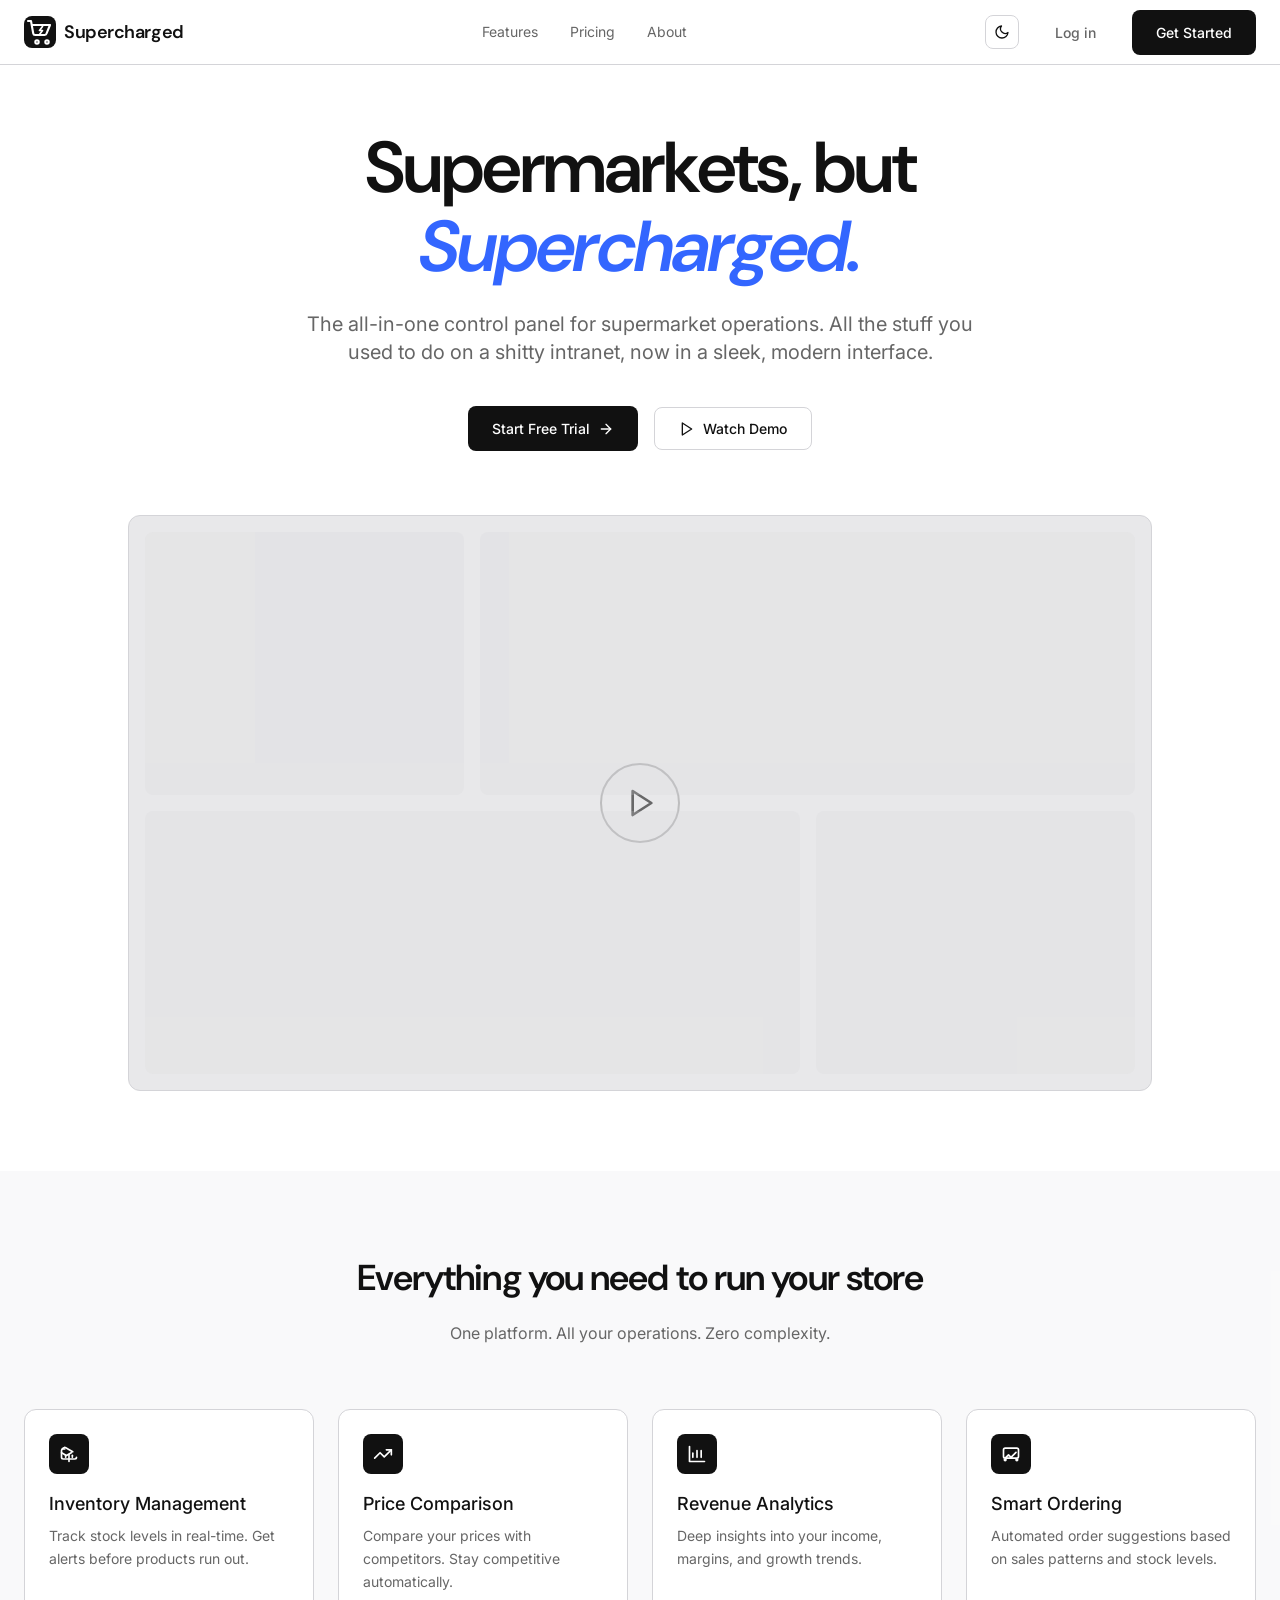
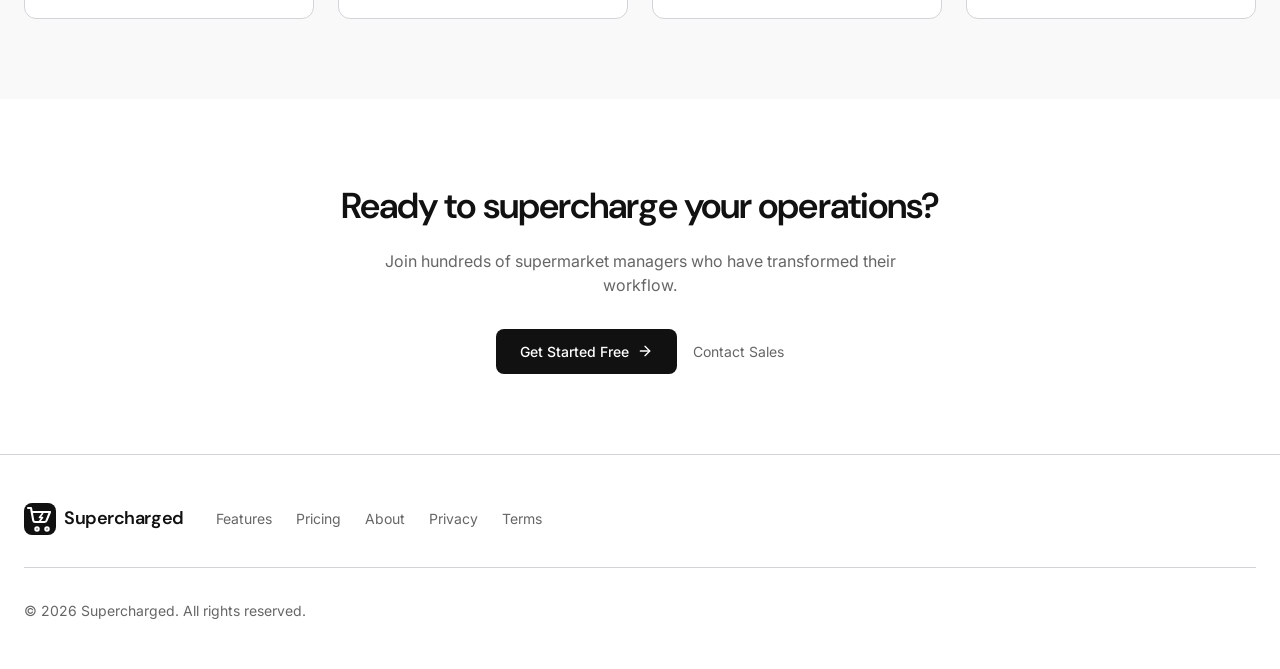
==== index.html @ 64a59a9a "Initial commit: Professional supermarket dashboard with integrated assets" ====
<!doctype html>
<html lang="en">
    <head>
        <meta charset="UTF-8" />
        <meta name="viewport" content="width=device-width, initial-scale=1.0" />
        <title>Supercharged | Supermarket Control Panel</title>
        <meta
            name="description"
            content="The all-in-one control system for supermarket operations. Order management, price comparison, inventory tracking, and analytics."
        />
        <link rel="preconnect" href="https://fonts.googleapis.com" />
        <link rel="preconnect" href="https://fonts.gstatic.com" crossorigin />
        <link
            href="https://fonts.googleapis.com/css2?family=Inter:wght@400;500;600;700&family=DM+Sans:wght@400;500;600;700&display=swap"
            rel="stylesheet"
        />
        <link rel="stylesheet" href="style.css" />
    </head>
    <body>
        <header class="site-header">
            <div class="inner">
                <a href="/" class="logo">
                    <span class="logo-icon">
                        <svg width="32" height="32" viewBox="0 0 32 32" fill="none" stroke="currentColor" stroke-width="2.1" stroke-linecap="round" stroke-linejoin="round">
                            <path d="M4 5h3l2.2 12.3a2 2 0 0 0 2 1.7h9.4a2 2 0 0 0 2-1.6L26 9H8.5" />
                            <circle cx="13" cy="26" r="1.7" />
                            <circle cx="23" cy="26" r="1.7" />
                            <path d="M18.5 10.5l-3 4h3l-3 4" stroke="currentColor" stroke-width="1.7" />
                        </svg>
                    </span>
                    <span class="logo-text">Supercharged</span>
                </a>

                <nav class="hidden md:flex items-center gap-8">
                    <a
                        href="#features"
                        class="text-sm text-muted-foreground hover-text-foreground"
                        >Features</a
                    >
                    <a
                        href="#pricing"
                        class="text-sm text-muted-foreground hover-text-foreground"
                        >Pricing</a
                    >
                    <a
                        href="#about"
                        class="text-sm text-muted-foreground hover-text-foreground"
                        >About</a
                    >
                </nav>

                <div class="flex items-center gap-3">
                    <button
                        id="theme-toggle"
                        class="theme-toggle"
                        aria-label="Toggle theme"
                    >
                        <svg
                            width="16"
                            height="16"
                            viewBox="0 0 24 24"
                            fill="none"
                            stroke="currentColor"
                            stroke-width="2"
                            stroke-linecap="round"
                            stroke-linejoin="round"
                        >
                            <path
                                d="M21 12.79A9 9 0 1 1 11.21 3 7 7 0 0 0 21 12.79z"
                            />
                        </svg>
                    </button>
                    <a href="login.html" class="btn btn-ghost">Log in</a>
                    <a href="login.html" class="btn btn-primary">Get Started</a>
                </div>
            </div>
        </header>

        <main>
            <!-- Hero Section -->
            <section class="hero-section">
                <div class="max-w-7xl">
                    <div class="hero-content">
                        <h1 class="hero-title">
                            Supermarkets, but <em>Supercharged.</em>
                        </h1>
                        <p class="hero-subtitle">
                            The all-in-one control panel for supermarket
                            operations. All the stuff you used to do on a shitty
                            intranet, now in a sleek, modern interface.
                        </p>
                        <div class="hero-actions">
                            <a href="login.html" class="btn btn-primary">
                                Start Free Trial
                                <svg
                                    width="16"
                                    height="16"
                                    viewBox="0 0 24 24"
                                    fill="none"
                                    stroke="currentColor"
                                    stroke-width="2"
                                    stroke-linecap="round"
                                    stroke-linejoin="round"
                                >
                                    <path d="M5 12h14" />
                                    <path d="m12 5 7 7-7 7" />
                                </svg>
                            </a>
                            <button class="btn btn-outline">
                                <svg
                                    width="16"
                                    height="16"
                                    viewBox="0 0 24 24"
                                    fill="none"
                                    stroke="currentColor"
                                    stroke-width="2"
                                    stroke-linecap="round"
                                    stroke-linejoin="round"
                                >
                                    <polygon points="5 3 19 12 5 21 5 3" />
                                </svg>
                                Watch Demo
                            </button>
                        </div>
                    </div>

                    <div class="hero-video">
                        <div class="video-placeholder">
                            <div class="video-play-btn">
                                <button class="circle">
                                    <svg
                                        viewBox="0 0 24 24"
                                        fill="none"
                                        stroke="currentColor"
                                        stroke-width="2"
                                        stroke-linecap="round"
                                        stroke-linejoin="round"
                                    >
                                        <polygon points="5 3 19 12 5 21 5 3" />
                                    </svg>
                                </button>
                            </div>
                            <div class="dashboard-preview">
                                <div class="grid">
                                    <div class="block"></div>
                                    <div class="block col-span-2"></div>
                                    <div class="block col-span-2"></div>
                                    <div class="block"></div>
                                </div>
                            </div>
                        </div>
                    </div>
                </div>
            </section>

            <!-- Features Section -->
            <section id="features" class="features-section">
                <div class="max-w-7xl">
                    <div class="features-header">
                        <h2 class="features-title">
                            Everything you need to run your store
                        </h2>
                        <p class="features-subtitle">
                            One platform. All your operations. Zero complexity.
                        </p>
                    </div>

                    <div class="features-grid md:grid-cols-2 lg:grid-cols-4">
                        <div class="feature-card">
                            <div class="feature-icon">
                                <svg
                                    viewBox="0 0 24 24"
                                    fill="none"
                                    stroke="currentColor"
                                    stroke-width="2"
                                    stroke-linecap="round"
                                    stroke-linejoin="round"
                                >
                                    <path
                                        d="M16.5 9.4 7.55 4.24a1 1 0 0 0-1.1 0L4 5.68"
                                    />
                                    <path
                                        d="M21 16a2 2 0 0 1-2 2H5a2 2 0 0 1-2-2V8a2 2 0 0 1 2-2h2"
                                    />
                                    <path
                                        d="m3.06 10.46 5.3 3.08a1 1 0 0 0 1.1 0l5.3-3.08"
                                    />
                                    <path d="M12 12.76V21" />
                                    <path d="M8 16v-2.46" />
                                    <path d="M16 13.54V16" />
                                </svg>
                            </div>
                            <h3 class="feature-title">Inventory Management</h3>
                            <p class="feature-desc">
                                Track stock levels in real-time. Get alerts
                                before products run out.
                            </p>
                        </div>

                        <div class="feature-card">
                            <div class="feature-icon">
                                <svg
                                    viewBox="0 0 24 24"
                                    fill="none"
                                    stroke="currentColor"
                                    stroke-width="2"
                                    stroke-linecap="round"
                                    stroke-linejoin="round"
                                >
                                    <polyline
                                        points="22 7 13.5 15.5 8.5 10.5 2 17"
                                    />
                                    <polyline points="16 7 22 7 22 13" />
                                </svg>
                            </div>
                            <h3 class="feature-title">Price Comparison</h3>
                            <p class="feature-desc">
                                Compare your prices with competitors. Stay
                                competitive automatically.
                            </p>
                        </div>

                        <div class="feature-card">
                            <div class="feature-icon">
                                <svg
                                    viewBox="0 0 24 24"
                                    fill="none"
                                    stroke="currentColor"
                                    stroke-width="2"
                                    stroke-linecap="round"
                                    stroke-linejoin="round"
                                >
                                    <path d="M3 3v18h18" />
                                    <path d="M7 16v-5" />
                                    <path d="M12 16v-8" />
                                    <path d="M17 16V8" />
                                </svg>
                            </div>
                            <h3 class="feature-title">Revenue Analytics</h3>
                            <p class="feature-desc">
                                Deep insights into your income, margins, and
                                growth trends.
                            </p>
                        </div>

                        <div class="feature-card">
                            <div class="feature-icon">
                                <svg
                                    viewBox="0 0 24 24"
                                    fill="none"
                                    stroke="currentColor"
                                    stroke-width="2"
                                    stroke-linecap="round"
                                    stroke-linejoin="round"
                                >
                                    <path
                                        d="M5 17h14M5 17a2 2 0 0 1-2-2V7a2 2 0 0 1 2-2h14a2 2 0 0 1 2 2v8a2 2 0 0 1-2 2M5 17l4-4 3 3 6-6"
                                    />
                                    <circle cx="5" cy="19" r="1" />
                                    <circle cx="19" cy="19" r="1" />
                                </svg>
                            </div>
                            <h3 class="feature-title">Smart Ordering</h3>
                            <p class="feature-desc">
                                Automated order suggestions based on sales
                                patterns and stock levels.
                            </p>
                        </div>
                    </div>
                </div>
            </section>

            <!-- CTA Section -->
            <section class="cta-section">
                <div class="cta-content">
                    <h2 class="cta-title">
                        Ready to supercharge your operations?
                    </h2>
                    <p class="cta-subtitle">
                        Join hundreds of supermarket managers who have
                        transformed their workflow.
                    </p>
                    <div class="cta-actions">
                        <a href="login.html" class="btn btn-primary">
                            Get Started Free
                            <svg
                                width="16"
                                height="16"
                                viewBox="0 0 24 24"
                                fill="none"
                                stroke="currentColor"
                                stroke-width="2"
                                stroke-linecap="round"
                                stroke-linejoin="round"
                            >
                                <path d="M5 12h14" />
                                <path d="m12 5 7 7-7 7" />
                            </svg>
                        </a>
                        <a href="#" class="cta-link">Contact Sales</a>
                    </div>
                </div>
            </section>
        </main>

        <footer class="site-footer">
            <div class="footer-inner">
                <div class="footer-top">
                    <a href="/" class="logo">
                        <span class="logo-icon">
                            <svg
                                width="32"
                                height="32"
                                viewBox="0 0 32 32"
                                fill="none"
                                stroke="currentColor"
                                stroke-width="2.1"
                                stroke-linecap="round"
                                stroke-linejoin="round"
                            >
                                <path d="M4 5h3l2.2 12.3a2 2 0 0 0 2 1.7h9.4a2 2 0 0 0 2-1.6L26 9H8.5" />
                                <circle cx="13" cy="26" r="1.7" />
                                <circle cx="23" cy="26" r="1.7" />
                                <path d="M18.5 10.5l-3 4h3l-3 4" stroke="currentColor" stroke-width="1.7" />
                            </svg>
                        </span>
                        <span class="logo-text">Supercharged</span>
                    </a>

                    <nav class="footer-nav">
                        <a href="#features">Features</a>
                        <a href="#pricing">Pricing</a>
                        <a href="#about">About</a>
                        <a href="#">Privacy</a>
                        <a href="#">Terms</a>
                    </nav>
                </div>

                <div class="footer-bottom">
                    <p>&copy; 2026 Supercharged. All rights reserved.</p>
                </div>
            </div>
        </footer>

        <script src="script.js"></script>
    </body>
</html>
---- style.css ----
/* ========== DESIGN TOKENS ========== */
:root {
  --background: #ffffff;
  --foreground: #111111;
  --card: #fafafa;
  --card-foreground: #111111;
  --primary: #3366ff;
  --primary-foreground: #ffffff;
  --secondary: #f4f4f5;
  --secondary-foreground: #111111;
  --muted: #e8e8ea;
  --muted-foreground: #666666;
  --accent: #3366ff;
  --accent-foreground: #ffffff;
  --destructive: #dc2626;
  --destructive-foreground: #ffffff;
  --border: #d4d4d8;
  --input: #e4e4e7;
  --ring: #3366ff;
  --radius: 0.5rem;
  --sidebar: #fafafa;
  --sidebar-foreground: #111111;
  --sidebar-border: #d4d4d8;
  --font-sans: 'Inter', system-ui, -apple-system, sans-serif;
  --font-heading: 'DM Sans', 'Inter', system-ui, -apple-system, sans-serif;
}

.dark {
  --background: #111111;
  --foreground: #fafafa;
  --card: #1a1a1a;
  --card-foreground: #fafafa;
  --primary: #5588ff;
  --primary-foreground: #ffffff;
  --secondary: #1e1e1e;
  --secondary-foreground: #fafafa;
  --muted: #2e2e2e;
  --muted-foreground: #888888;
  --accent: #5588ff;
  --accent-foreground: #ffffff;
  --destructive: #ef4444;
  --destructive-foreground: #ffffff;
  --border: #333333;
  --input: #2e2e2e;
  --ring: #5588ff;
  --sidebar: #1a1a1a;
  --sidebar-foreground: #fafafa;
  --sidebar-border: #333333;
}

/* ========== RESET & BASE ========== */
*, *::before, *::after {
  box-sizing: border-box;
  margin: 0;
  padding: 0;
}

html {
  scroll-behavior: smooth;
  -webkit-font-smoothing: antialiased;
  -moz-osx-font-smoothing: grayscale;
}

body {
  font-family: var(--font-sans);
  background-color: var(--background);
  color: var(--foreground);
  line-height: 1.5;
  min-height: 100vh;
}

img {
  max-width: 100%;
  display: block;
}

a {
  color: inherit;
  text-decoration: none;
}

button {
  cursor: pointer;
  font-family: inherit;
  border: none;
  background: none;
}

input {
  font-family: inherit;
}

/* ========== UTILITY CLASSES ========== */
.max-w-7xl { max-width: 80rem; margin-left: auto; margin-right: auto; }
.max-w-5xl { max-width: 64rem; margin-left: auto; margin-right: auto; }
.max-w-4xl { max-width: 56rem; margin-left: auto; margin-right: auto; }
.max-w-2xl { max-width: 42rem; }
.max-w-xl { max-width: 36rem; }
.max-w-md { max-width: 28rem; }
.max-w-lg { max-width: 32rem; }
.mx-auto { margin-left: auto; margin-right: auto; }
.text-center { text-align: center; }
.text-left { text-align: left; }

.flex { display: flex; }
.flex-col { flex-direction: column; }
.flex-wrap { flex-wrap: wrap; }
.items-center { align-items: center; }
.items-start { align-items: flex-start; }
.justify-center { justify-content: center; }
.justify-between { justify-content: space-between; }
.gap-2 { gap: 0.5rem; }
.gap-3 { gap: 0.75rem; }
.gap-4 { gap: 1rem; }
.gap-5 { gap: 1.25rem; }
.gap-6 { gap: 1.5rem; }
.gap-8 { gap: 2rem; }
.space-y-4 > * + * { margin-top: 1rem; }
.space-y-5 > * + * { margin-top: 1.25rem; }

.grid { display: grid; }
.grid-cols-2 { grid-template-columns: repeat(2, 1fr); }
.grid-cols-3 { grid-template-columns: repeat(3, 1fr); }

.hidden { display: none; }

.relative { position: relative; }
.absolute { position: absolute; }
.fixed { position: fixed; }
.inset-0 { top: 0; right: 0; bottom: 0; left: 0; }
.top-0 { top: 0; }
.left-0 { left: 0; }
.right-0 { right: 0; }
.z-10 { z-index: 10; }
.z-50 { z-index: 50; }

.w-full { width: 100%; }
.h-full { height: 100%; }
.min-h-screen { min-height: 100vh; }

.px-2 { padding-left: 0.5rem; padding-right: 0.5rem; }
.px-4 { padding-left: 1rem; padding-right: 1rem; }
.px-6 { padding-left: 1.5rem; padding-right: 1.5rem; }
.px-8 { padding-left: 2rem; padding-right: 2rem; }
.py-2 { padding-top: 0.5rem; padding-bottom: 0.5rem; }
.py-3 { padding-top: 0.75rem; padding-bottom: 0.75rem; }
.py-12 { padding-top: 3rem; padding-bottom: 3rem; }
.py-20 { padding-top: 5rem; padding-bottom: 5rem; }
.p-6 { padding: 1.5rem; }
.p-16 { padding: 4rem; }

.pt-8 { padding-top: 2rem; }
.pt-32 { padding-top: 8rem; }
.pb-20 { padding-bottom: 5rem; }
.pr-12 { padding-right: 3rem; }

.mt-1 { margin-top: 0.25rem; }
.mt-2 { margin-top: 0.5rem; }
.mt-4 { margin-top: 1rem; }
.mt-6 { margin-top: 1.5rem; }
.mt-8 { margin-top: 2rem; }
.mt-10 { margin-top: 2.5rem; }
.mt-12 { margin-top: 3rem; }
.mt-16 { margin-top: 4rem; }
.mb-2 { margin-bottom: 0.5rem; }
.mb-4 { margin-bottom: 1rem; }
.mb-8 { margin-bottom: 2rem; }
.mb-10 { margin-bottom: 2.5rem; }
.mb-12 { margin-bottom: 3rem; }
.mb-16 { margin-bottom: 4rem; }

.overflow-hidden { overflow: hidden; }

/* ========== TYPOGRAPHY ========== */
.font-heading { font-family: var(--font-heading); }
.font-sans { font-family: var(--font-sans); }
.font-medium { font-weight: 500; }
.font-semibold { font-weight: 600; }
.text-xs { font-size: 0.75rem; line-height: 1rem; }
.text-sm { font-size: 0.875rem; line-height: 1.25rem; }
.text-lg { font-size: 1.125rem; line-height: 1.75rem; }
.text-3xl { font-size: 1.875rem; line-height: 2.25rem; }
.text-4xl { font-size: 2.25rem; line-height: 2.5rem; }
.text-5xl { font-size: 3rem; line-height: 1.1; }
.leading-tight { line-height: 1.25; }
.leading-relaxed { line-height: 1.625; }
.tracking-tight { letter-spacing: -0.025em; }
.italic { font-style: italic; }
.uppercase { text-transform: uppercase; }

.text-background { color: var(--background); }
.text-foreground { color: var(--foreground); }
.text-primary { color: var(--primary); }
.text-muted-foreground { color: var(--muted-foreground); }
.text-white { color: #ffffff; }

.bg-background { background-color: var(--background); }
.bg-foreground { background-color: var(--foreground); }
.bg-primary { background-color: var(--primary); }
.bg-secondary { background-color: var(--secondary); }
.bg-muted { background-color: var(--muted); }
.bg-border { background-color: var(--border); }

.border { border: 1px solid var(--border); }
.border-b { border-bottom: 1px solid var(--border); }
.border-t { border-top: 1px solid var(--border); }
.border-border { border-color: var(--border); }
.border-foreground\/20 { border-color: color-mix(in srgb, var(--foreground) 20%, transparent); }
.border-background\/20 { border-color: color-mix(in srgb, var(--background) 20%, transparent); }
.border-background\/30 { border-color: color-mix(in srgb, var(--background) 30%, transparent); }

.rounded-md { border-radius: var(--radius); }
.rounded-lg { border-radius: calc(var(--radius) + 0.25rem); }
.rounded-full { border-radius: 9999px; }

/* ========== HEADER ========== */
.site-header {
  position: fixed;
  top: 0;
  left: 0;
  right: 0;
  z-index: 50;
  background-color: color-mix(in srgb, var(--background) 80%, transparent);
  backdrop-filter: blur(8px);
  -webkit-backdrop-filter: blur(8px);
  border-bottom: 1px solid var(--border);
}

.site-header .inner {
  max-width: 80rem;
  margin: 0 auto;
  padding: 0 1.5rem;
  height: 4rem;
  display: flex;
  align-items: center;
  justify-content: space-between;
}

.logo {
  display: flex;
  align-items: center;
  gap: 0.5rem;
}

.logo-icon {
  display: flex;
  align-items: center;
  justify-content: center;
  width: 2rem;
  height: 2rem;
  border-radius: var(--radius);
  background-color: var(--foreground);
  color: var(--background);
}

.logo-icon.white {
  background-color: rgba(255,255,255,0.1);
  color: #ffffff;
}

.logo-text {
  font-family: var(--font-heading);
  font-size: 1.125rem;
  font-weight: 600;
  letter-spacing: -0.025em;
  color: var(--foreground);
}

.logo-text.white {
  color: #ffffff;
}

/* ========== BUTTONS ========== */
.btn {
  display: inline-flex;
  align-items: center;
  gap: 0.5rem;
  padding: 0.75rem 1.5rem;
  border-radius: var(--radius);
  font-weight: 500;
  font-size: 0.875rem;
  transition: all 0.2s;
  border: none;
  cursor: pointer;
  font-family: inherit;
}

.btn-primary {
  background-color: var(--foreground);
  color: var(--background);
}

.btn-primary:hover {
  opacity: 0.9;
}

.btn-outline {
  background: transparent;
  color: var(--foreground);
  border: 1px solid var(--border);
}

.btn-outline:hover {
  background-color: var(--secondary);
}

.btn-ghost {
  background: transparent;
  color: var(--muted-foreground);
}

.btn-ghost:hover {
  color: var(--foreground);
}

.btn-primary-blue {
  background-color: var(--primary);
  color: var(--primary-foreground);
}

.btn-primary-blue:hover {
  opacity: 0.9;
}

.btn-light {
  background-color: var(--background);
  color: var(--foreground);
}

.btn-light:hover {
  opacity: 0.9;
}

.btn-block {
  width: 100%;
  justify-content: center;
}

.btn:disabled {
  opacity: 0.5;
  cursor: not-allowed;
}

/* ========== HERO SECTION ========== */
.hero-section {
  padding-top: 8rem;
  padding-bottom: 5rem;
  padding-left: 1.5rem;
  padding-right: 1.5rem;
}

.hero-content {
  text-align: center;
  max-width: 56rem;
  margin: 0 auto;
}

.hero-title {
  font-family: var(--font-heading);
  font-size: 3rem;
  font-weight: 600;
  letter-spacing: -0.025em;
  line-height: 1.1;
  color: var(--foreground);
}

.hero-title em {
  font-style: italic;
  color: var(--primary);
}

.hero-subtitle {
  margin-top: 1.5rem;
  font-size: 1.125rem;
  line-height: 1.75rem;
  color: var(--muted-foreground);
  max-width: 42rem;
  margin-left: auto;
  margin-right: auto;
}

.hero-actions {
  margin-top: 2.5rem;
  display: flex;
  flex-direction: column;
  align-items: center;
  justify-content: center;
  gap: 1rem;
}

.hero-video {
  margin-top: 4rem;
  max-width: 64rem;
  margin-left: auto;
  margin-right: auto;
}

.video-placeholder {
  position: relative;
  aspect-ratio: 16 / 9;
  background-color: var(--muted);
  border-radius: calc(var(--radius) + 0.25rem);
  border: 1px solid var(--border);
  overflow: hidden;
}

.video-play-btn {
  position: absolute;
  inset: 0;
  display: flex;
  align-items: center;
  justify-content: center;
}

.video-play-btn .circle {
  display: flex;
  align-items: center;
  justify-content: center;
  width: 5rem;
  height: 5rem;
  border-radius: 9999px;
  border: 2px solid color-mix(in srgb, var(--foreground) 20%, transparent);
  transition: border-color 0.2s;
}

.video-play-btn .circle:hover {
  border-color: color-mix(in srgb, var(--foreground) 40%, transparent);
}

.video-play-btn .circle svg {
  width: 2rem;
  height: 2rem;
  color: color-mix(in srgb, var(--foreground) 60%, transparent);
  margin-left: 0.25rem;
}

.video-play-btn .circle:hover svg {
  color: var(--foreground);
}

.dashboard-preview {
  position: absolute;
  inset: 1rem;
  opacity: 0.4;
}

.dashboard-preview .grid {
  display: grid;
  grid-template-columns: repeat(3, 1fr);
  gap: 1rem;
  height: 100%;
}

.dashboard-preview .grid .block {
  background-color: color-mix(in srgb, var(--border) 50%, transparent);
  border-radius: var(--radius);
}

.dashboard-preview .grid .col-span-2 {
  grid-column: span 2;
}

/* ========== FEATURES SECTION ========== */
.features-section {
  padding: 5rem 1.5rem;
  background-color: color-mix(in srgb, var(--secondary) 50%, transparent);
}

.features-header {
  text-align: center;
  margin-bottom: 4rem;
}

.features-title {
  font-family: var(--font-heading);
  font-size: 1.875rem;
  font-weight: 600;
  letter-spacing: -0.025em;
  color: var(--foreground);
}

.features-subtitle {
  margin-top: 1rem;
  color: var(--muted-foreground);
  max-width: 36rem;
  margin-left: auto;
  margin-right: auto;
}

.features-grid {
  display: grid;
  gap: 1.5rem;
}

.feature-card {
  background-color: var(--background);
  padding: 1.5rem;
  border-radius: calc(var(--radius) + 0.25rem);
  border: 1px solid var(--border);
  transition: border-color 0.2s;
}

.feature-card:hover {
  border-color: color-mix(in srgb, var(--foreground) 20%, transparent);
}

.feature-icon {
  width: 2.5rem;
  height: 2.5rem;
  border-radius: var(--radius);
  background-color: var(--foreground);
  display: flex;
  align-items: center;
  justify-content: center;
  margin-bottom: 1rem;
}

.feature-icon svg {
  width: 1.25rem;
  height: 1.25rem;
  color: var(--background);
}

.feature-title {
  font-size: 1.125rem;
  font-weight: 500;
  color: var(--foreground);
  margin-bottom: 0.5rem;
}

.feature-desc {
  font-size: 0.875rem;
  color: var(--muted-foreground);
  line-height: 1.625;
}

/* ========== CTA SECTION ========== */
.cta-section {
  padding: 5rem 1.5rem;
}

.cta-content {
  max-width: 56rem;
  margin: 0 auto;
  text-align: center;
}

.cta-title {
  font-family: var(--font-heading);
  font-size: 1.875rem;
  font-weight: 600;
  letter-spacing: -0.025em;
  color: var(--foreground);
}

.cta-subtitle {
  margin-top: 1rem;
  color: var(--muted-foreground);
  max-width: 36rem;
  margin-left: auto;
  margin-right: auto;
}

.cta-actions {
  margin-top: 2rem;
  display: flex;
  flex-direction: column;
  align-items: center;
  justify-content: center;
  gap: 1rem;
}

.cta-link {
  color: var(--muted-foreground);
  font-size: 0.875rem;
  transition: color 0.2s;
}

.cta-link:hover {
  color: var(--foreground);
}

/* ========== FOOTER ========== */
.site-footer {
  border-top: 1px solid var(--border);
  padding: 3rem 1.5rem;
}

.footer-inner {
  max-width: 80rem;
  margin: 0 auto;
}

.footer-top {
  display: flex;
  flex-direction: column;
  align-items: flex-start;
  gap: 2rem;
}

.footer-nav {
  display: flex;
  flex-wrap: wrap;
  align-items: center;
  gap: 1.5rem;
  font-size: 0.875rem;
  color: var(--muted-foreground);
}

.footer-nav a:hover {
  color: var(--foreground);
}

.footer-bottom {
  margin-top: 2rem;
  padding-top: 2rem;
  border-top: 1px solid var(--border);
}

.footer-bottom p {
  font-size: 0.875rem;
  color: var(--muted-foreground);
}

/* ========== LOGIN PAGES (Shared) ========== */
.login-split {
  display: flex;
  min-height: 100vh;
}

.login-panel {
  flex: 1;
  display: flex;
  flex-direction: column;
  justify-content: center;
  padding: 2rem;
}

.login-panel-left {
  background-color: var(--background);
}

.login-panel-dark {
  background-color: var(--foreground);
}

.login-panel-blue {
  background-color: var(--primary);
}

.login-panel-muted {
  background-color: var(--muted);
}

.login-form-wrap {
  width: 100%;
  max-width: 28rem;
  margin: 0 auto;
}

.login-title {
  font-family: var(--font-heading);
  font-size: 1.875rem;
  font-weight: 600;
  letter-spacing: -0.025em;
  color: var(--foreground);
}

.login-title-light {
  color: var(--background);
}

.login-desc {
  margin-top: 0.5rem;
  color: var(--muted-foreground);
}

.login-desc-light {
  color: color-mix(in srgb, var(--background) 60%, transparent);
}

/* Form Elements */
.form-group {
  margin-bottom: 1.25rem;
}

.form-label {
  display: block;
  font-size: 0.875rem;
  font-weight: 500;
  color: var(--foreground);
  margin-bottom: 0.5rem;
}

.form-label-light {
  color: color-mix(in srgb, var(--background) 80%, transparent);
}

.form-input {
  width: 100%;
  padding: 0.75rem 1rem;
  border-radius: var(--radius);
  border: 1px solid var(--border);
  background-color: var(--background);
  color: var(--foreground);
  font-size: 0.875rem;
  transition: all 0.2s;
  outline: none;
}

.form-input::placeholder {
  color: var(--muted-foreground);
}

.form-input:focus {
  border-color: var(--primary);
  box-shadow: 0 0 0 2px color-mix(in srgb, var(--primary) 20%, transparent);
}

.form-input-dark {
  border-color: color-mix(in srgb, var(--background) 20%, transparent);
  background-color: color-mix(in srgb, var(--background) 5%, transparent);
  color: var(--background);
}

.form-input-dark::placeholder {
  color: color-mix(in srgb, var(--background) 40%, transparent);
}

.form-input-dark:focus {
  border-color: var(--primary);
  box-shadow: 0 0 0 2px color-mix(in srgb, var(--primary) 50%, transparent);
}

.input-wrapper {
  position: relative;
}

.input-wrapper .form-input {
  padding-right: 3rem;
}

.input-toggle {
  position: absolute;
  right: 1rem;
  top: 50%;
  transform: translateY(-50%);
  color: var(--muted-foreground);
  transition: color 0.2s;
}

.input-toggle:hover {
  color: var(--foreground);
}

.input-toggle-light {
  color: color-mix(in srgb, var(--background) 40%, transparent);
}

.input-toggle-light:hover {
  color: color-mix(in srgb, var(--background) 70%, transparent);
}

.form-row {
  display: flex;
  align-items: center;
  justify-content: space-between;
  margin-bottom: 1.25rem;
}

.checkbox-label {
  display: flex;
  align-items: center;
  gap: 0.5rem;
  cursor: pointer;
}

.checkbox-label input[type="checkbox"] {
  width: 1rem;
  height: 1rem;
  border-radius: 0.125rem;
  border: 1px solid var(--border);
  accent-color: var(--primary);
}

.checkbox-label span {
  font-size: 0.875rem;
  color: var(--muted-foreground);
}

.checkbox-label-light span {
  color: color-mix(in srgb, var(--background) 60%, transparent);
}

.checkbox-label-light input[type="checkbox"] {
  border-color: color-mix(in srgb, var(--background) 30%, transparent);
}

.forgot-link {
  font-size: 0.875rem;
  color: var(--primary);
  transition: color 0.2s;
}

.forgot-link:hover {
  opacity: 0.8;
}

.form-footer {
  margin-top: 2rem;
  text-align: center;
  font-size: 0.875rem;
  color: var(--muted-foreground);
}

.form-footer-light {
  color: color-mix(in srgb, var(--background) 60%, transparent);
}

.form-footer a,
.form-footer button {
  color: var(--primary);
  font-weight: 500;
  transition: color 0.2s;
}

.form-footer a:hover,
.form-footer button:hover {
  opacity: 0.8;
}

/* Divider */
.divider {
  position: relative;
  margin: 2rem 0;
}

.divider-line {
  position: absolute;
  inset: 0;
  display: flex;
  align-items: center;
}

.divider-line::after {
  content: '';
  width: 100%;
  border-top: 1px solid var(--border);
}

.divider-text {
  position: relative;
  display: flex;
  justify-content: center;
  font-size: 0.75rem;
  text-transform: uppercase;
}

.divider-text span {
  background-color: var(--background);
  padding: 0 0.5rem;
  color: var(--muted-foreground);
}

/* Login Branded Panel */
.branded-panel {
  flex: 1;
  display: none;
  align-items: center;
  justify-content: center;
  padding: 4rem;
  position: relative;
  overflow: hidden;
}

.branded-content {
  position: relative;
  z-index: 10;
  max-width: 32rem;
}

.branded-panel h2 {
  font-family: var(--font-heading);
  font-size: 2.25rem;
  font-weight: 600;
  letter-spacing: -0.025em;
  line-height: 1.25;
}

.branded-panel p {
  margin-top: 1rem;
  font-size: 1.125rem;
  line-height: 1.625;
}

/* Feature Pills */
.pills {
  display: flex;
  flex-wrap: wrap;
  align-items: center;
  justify-content: center;
  gap: 0.75rem;
  margin-top: 2.5rem;
}

.pill {
  display: flex;
  align-items: center;
  gap: 0.5rem;
  padding: 0.5rem 1rem;
  border-radius: var(--radius);
  font-size: 0.875rem;
}

.pill-white {
  background-color: rgba(255,255,255,0.1);
  color: #ffffff;
}

/* Stats Grid */
.stats-grid {
  display: grid;
  grid-template-columns: repeat(3, 1fr);
  gap: 2rem;
  margin-top: 3rem;
}

.stat-value {
  font-family: var(--font-heading);
  font-size: 1.875rem;
  font-weight: 600;
  color: #ffffff;
}

.stat-label {
  color: rgba(255,255,255,0.6);
  font-size: 0.875rem;
  margin-top: 0.25rem;
}

/* Background Patterns */
.dot-pattern {
  position: absolute;
  inset: 0;
  opacity: 0.05;
}

.dot-pattern div {
  position: absolute;
  inset: 0;
  background-image: radial-gradient(circle at 1px 1px, #ffffff 1px, transparent 0);
  background-size: 32px 32px;
}

.geo-circles {
  position: absolute;
  inset: 0;
}

.geo-circles .circle-1 {
  position: absolute;
  top: 0;
  right: 0;
  width: 24rem;
  height: 24rem;
  background-color: rgba(255,255,255,0.05);
  border-radius: 9999px;
  transform: translateY(-50%) translateX(50%);
}

.geo-circles .circle-2 {
  position: absolute;
  bottom: 0;
  left: 0;
  width: 16rem;
  height: 16rem;
  background-color: rgba(255,255,255,0.05);
  border-radius: 9999px;
  transform: translateY(50%) translateX(-50%);
}

.grid-pattern {
  position: absolute;
  inset: 0;
  opacity: 0.3;
}

.grid-pattern div {
  height: 100%;
  width: 100%;
  background-image: linear-gradient(to right, rgba(0,0,0,0.03) 1px, transparent 1px),
                    linear-gradient(to bottom, rgba(0,0,0,0.03) 1px, transparent 1px);
  background-size: 48px 48px;
}

.watermark-icon {
  position: absolute;
  inset: 0;
  display: flex;
  align-items: center;
  justify-content: center;
  opacity: 0.03;
}

.watermark-icon svg {
  width: 500px;
  height: 500px;
}

/* Benefits List */
.benefits-list {
  margin-top: 2.5rem;
  display: flex;
  flex-direction: column;
  gap: 1rem;
}

.benefit-item {
  display: flex;
  align-items: flex-start;
  gap: 0.75rem;
}

.benefit-item svg {
  width: 1.25rem;
  height: 1.25rem;
  color: rgba(255,255,255,0.9);
  flex-shrink: 0;
  margin-top: 0.125rem;
}

.benefit-item span {
  color: rgba(255,255,255,0.9);
}

/* Testimonial */
.testimonial-card {
  margin-top: 3rem;
  padding: 1.5rem;
  background-color: var(--background);
  border-radius: calc(var(--radius) + 0.25rem);
  border: 1px solid var(--border);
  text-align: left;
}

.testimonial-card blockquote {
  color: var(--foreground);
  line-height: 1.625;
}

.testimonial-author {
  margin-top: 1rem;
  display: flex;
  align-items: center;
  gap: 0.75rem;
}

.testimonial-avatar {
  width: 2.5rem;
  height: 2.5rem;
  border-radius: 9999px;
  background-color: var(--muted);
  display: flex;
  align-items: center;
  justify-content: center;
  font-size: 0.875rem;
  font-weight: 500;
  color: var(--muted-foreground);
}

.testimonial-name {
  font-size: 0.875rem;
  font-weight: 500;
  color: var(--foreground);
}

.testimonial-role {
  font-size: 0.75rem;
  color: var(--muted-foreground);
}

/* Brand box on login v3 */
.brand-box {
  display: inline-flex;
  align-items: center;
  justify-content: center;
  width: 5rem;
  height: 5rem;
  border-radius: calc(var(--radius) + 0.25rem);
  background-color: var(--foreground);
  margin-bottom: 2rem;
}

.brand-box svg {
  width: 2.5rem;
  height: 2.5rem;
  color: var(--background);
}

/* ========== RESPONSIVE ========== */
@media (min-width: 640px) {
  .sm\:flex-row { flex-direction: row; }
  .hero-actions { flex-direction: row; }
  .cta-actions { flex-direction: row; }
  .hero-title { font-size: 3.75rem; }
}

@media (min-width: 768px) {
  .md\:flex { display: flex; }
  .md\:hidden { display: none; }
  .md\:items-center { align-items: center; }
  .md\:grid-cols-2 { grid-template-columns: repeat(2, 1fr); }
  .hero-title { font-size: 4.5rem; }
  .hero-subtitle { font-size: 1.25rem; }
  .features-title { font-size: 2.25rem; }
  .cta-title { font-size: 2.25rem; }
  .footer-top { flex-direction: row; align-items: center; }
  .branded-panel { display: flex; }
  .login-panel { padding: 2rem 4rem; }
}

@media (min-width: 1024px) {
  .lg\:flex { display: flex; }
  .lg\:hidden { display: none; }
  .lg\:grid-cols-4 { grid-template-columns: repeat(4, 1fr); }
  .login-panel { padding: 2rem 6rem; }
}

/* Mobile nav fix for login */
@media (max-width: 1023px) {
  .branded-panel { display: none; }
}

/* ========== DARK MODE TOGGLE (optional) ========== */
.theme-toggle {
  background: none;
  border: 1px solid var(--border);
  border-radius: var(--radius);
  padding: 0.5rem;
  cursor: pointer;
  color: var(--foreground);
  display: flex;
  align-items: center;
  justify-content: center;
  transition: background-color 0.2s;
}

.theme-toggle:hover {
  background-color: var(--secondary);
}
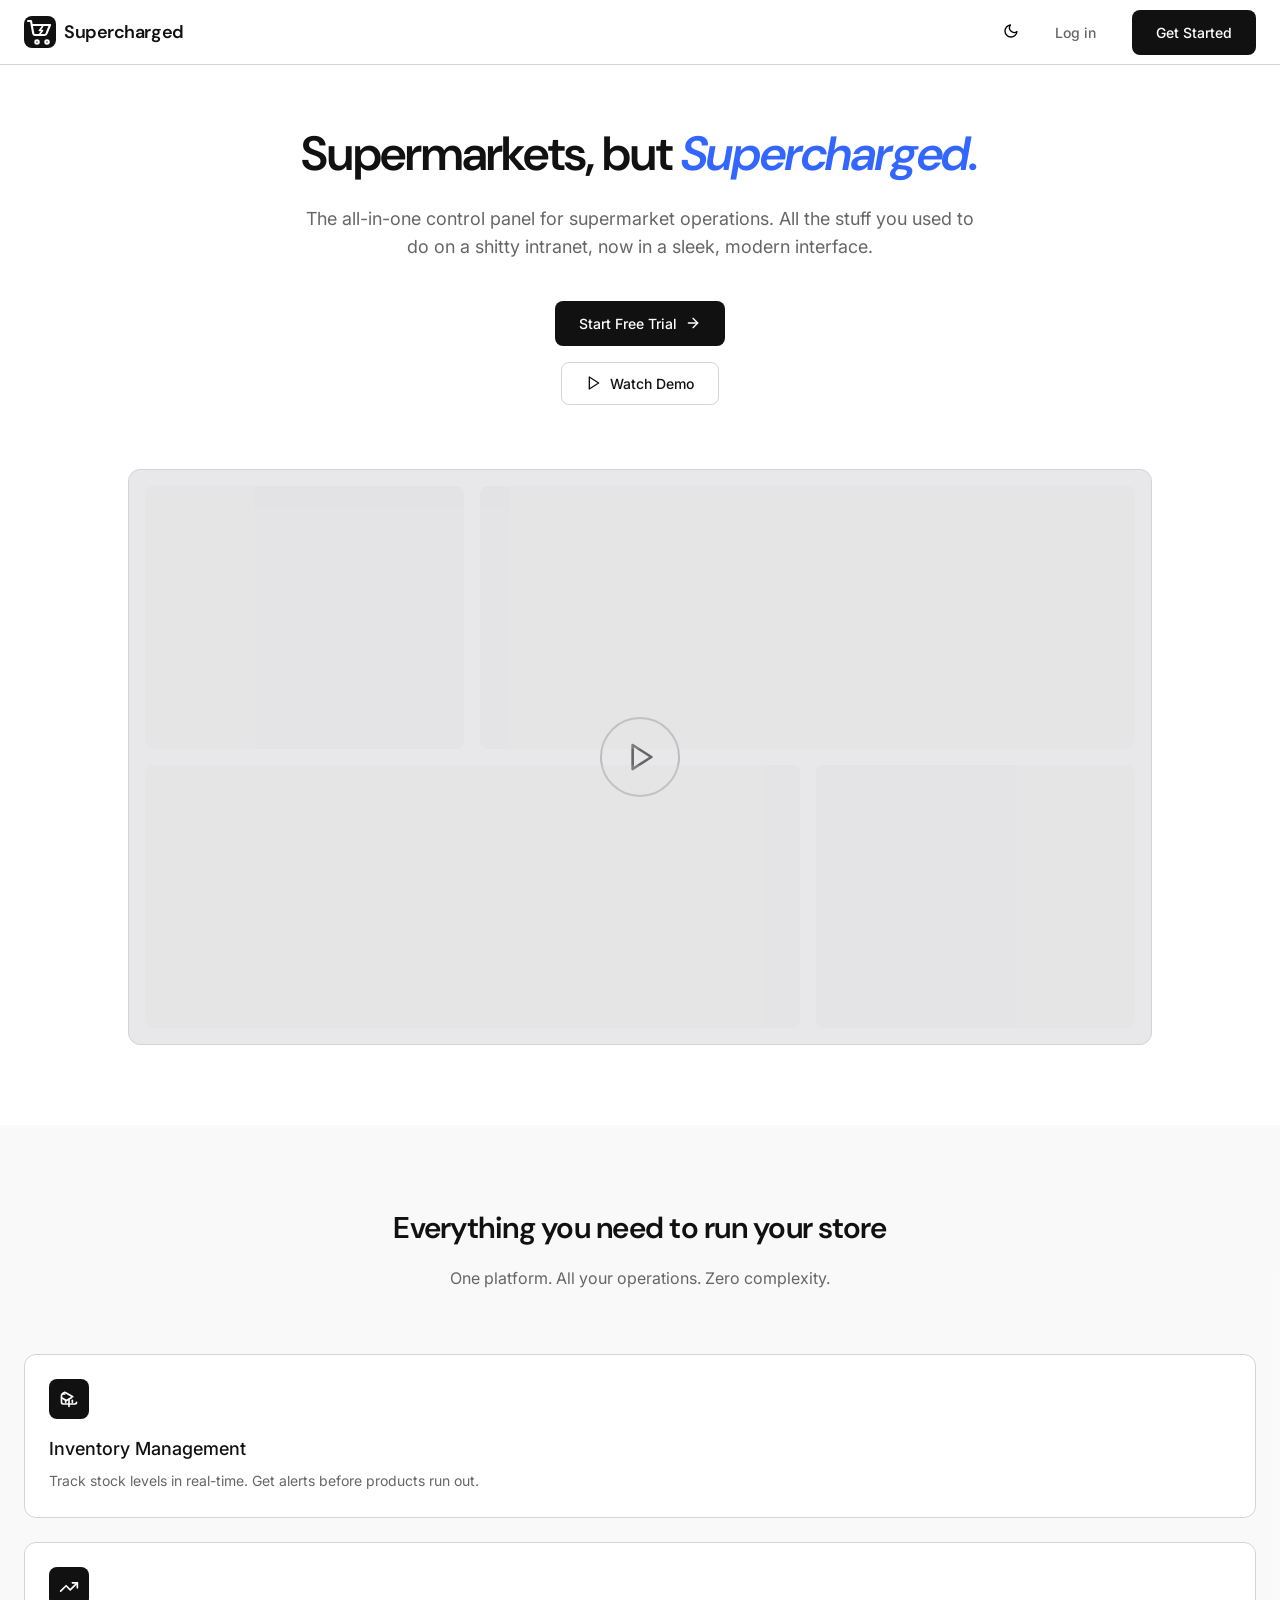
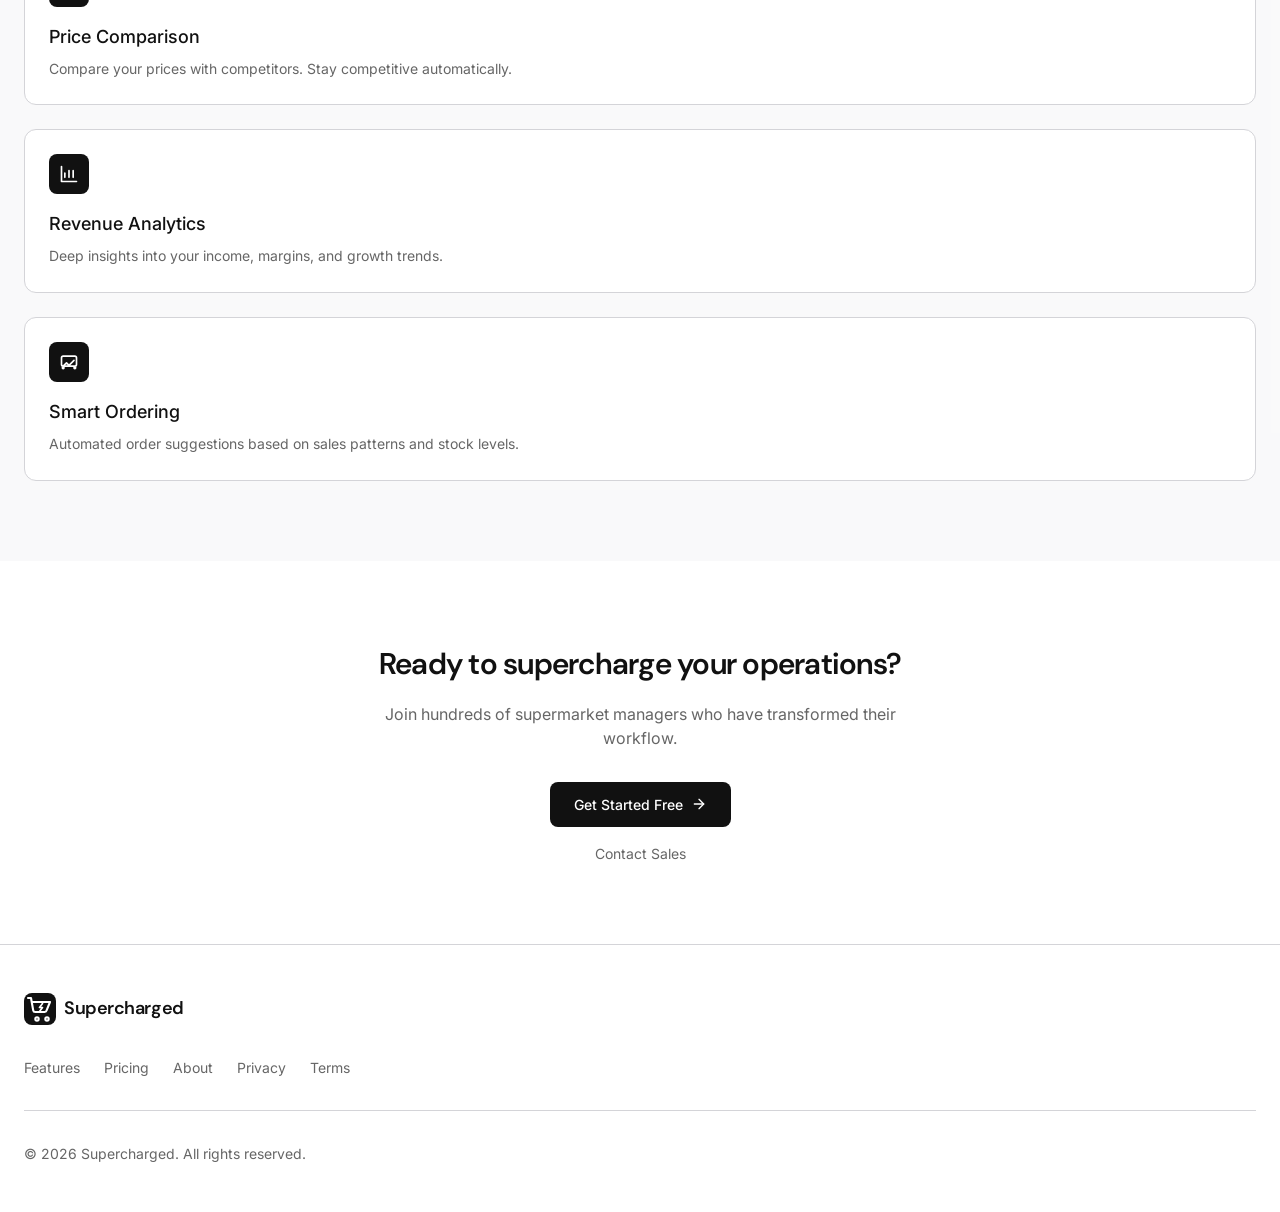
==== commit 8d7fc795: "restore homepage and landing css in its own file" ====
--- a/index.html
+++ b/index.html
@@ -15,17 +15,33 @@
             rel="stylesheet"
         />
         <link rel="stylesheet" href="style.css" />
+        <link rel="stylesheet" href="public/landing.css" />
     </head>
     <body>
         <header class="site-header">
             <div class="inner">
                 <a href="/" class="logo">
                     <span class="logo-icon">
-                        <svg width="32" height="32" viewBox="0 0 32 32" fill="none" stroke="currentColor" stroke-width="2.1" stroke-linecap="round" stroke-linejoin="round">
-                            <path d="M4 5h3l2.2 12.3a2 2 0 0 0 2 1.7h9.4a2 2 0 0 0 2-1.6L26 9H8.5" />
+                        <svg
+                            width="32"
+                            height="32"
+                            viewBox="0 0 32 32"
+                            fill="none"
+                            stroke="currentColor"
+                            stroke-width="2.1"
+                            stroke-linecap="round"
+                            stroke-linejoin="round"
+                        >
+                            <path
+                                d="M4 5h3l2.2 12.3a2 2 0 0 0 2 1.7h9.4a2 2 0 0 0 2-1.6L26 9H8.5"
+                            />
                             <circle cx="13" cy="26" r="1.7" />
                             <circle cx="23" cy="26" r="1.7" />
-                            <path d="M18.5 10.5l-3 4h3l-3 4" stroke="currentColor" stroke-width="1.7" />
+                            <path
+                                d="M18.5 10.5l-3 4h3l-3 4"
+                                stroke="currentColor"
+                                stroke-width="1.7"
+                            />
                         </svg>
                     </span>
                     <span class="logo-text">Supercharged</span>
@@ -70,8 +86,8 @@
                             />
                         </svg>
                     </button>
-                    <a href="login.html" class="btn btn-ghost">Log in</a>
-                    <a href="login.html" class="btn btn-primary">Get Started</a>
+                    <a href="login.php" class="btn btn-ghost">Log in</a>
+                    <a href="login.php" class="btn btn-primary">Get Started</a>
                 </div>
             </div>
         </header>
@@ -90,7 +106,7 @@
                             intranet, now in a sleek, modern interface.
                         </p>
                         <div class="hero-actions">
-                            <a href="login.html" class="btn btn-primary">
+                            <a href="login.php" class="btn btn-primary">
                                 Start Free Trial
                                 <svg
                                     width="16"
@@ -281,7 +297,7 @@
                         transformed their workflow.
                     </p>
                     <div class="cta-actions">
-                        <a href="login.html" class="btn btn-primary">
+                        <a href="login.php" class="btn btn-primary">
                             Get Started Free
                             <svg
                                 width="16"
@@ -318,10 +334,16 @@
                                 stroke-linecap="round"
                                 stroke-linejoin="round"
                             >
-                                <path d="M4 5h3l2.2 12.3a2 2 0 0 0 2 1.7h9.4a2 2 0 0 0 2-1.6L26 9H8.5" />
+                                <path
+                                    d="M4 5h3l2.2 12.3a2 2 0 0 0 2 1.7h9.4a2 2 0 0 0 2-1.6L26 9H8.5"
+                                />
                                 <circle cx="13" cy="26" r="1.7" />
                                 <circle cx="23" cy="26" r="1.7" />
-                                <path d="M18.5 10.5l-3 4h3l-3 4" stroke="currentColor" stroke-width="1.7" />
+                                <path
+                                    d="M18.5 10.5l-3 4h3l-3 4"
+                                    stroke="currentColor"
+                                    stroke-width="1.7"
+                                />
                             </svg>
                         </span>
                         <span class="logo-text">Supercharged</span>
--- a/style.css
+++ b/style.css
@@ -1,1150 +1,1227 @@
 /* ========== DESIGN TOKENS ========== */
 :root {
-  --background: #ffffff;
-  --foreground: #111111;
-  --card: #fafafa;
-  --card-foreground: #111111;
-  --primary: #3366ff;
-  --primary-foreground: #ffffff;
-  --secondary: #f4f4f5;
-  --secondary-foreground: #111111;
-  --muted: #e8e8ea;
-  --muted-foreground: #666666;
-  --accent: #3366ff;
-  --accent-foreground: #ffffff;
-  --destructive: #dc2626;
-  --destructive-foreground: #ffffff;
-  --border: #d4d4d8;
-  --input: #e4e4e7;
-  --ring: #3366ff;
-  --radius: 0.5rem;
-  --sidebar: #fafafa;
-  --sidebar-foreground: #111111;
-  --sidebar-border: #d4d4d8;
-  --font-sans: 'Inter', system-ui, -apple-system, sans-serif;
-  --font-heading: 'DM Sans', 'Inter', system-ui, -apple-system, sans-serif;
+    --background: #ffffff;
+    --foreground: #111111;
+    --card: #fafafa;
+    --card-foreground: #111111;
+    --primary: #3366ff;
+    --primary-foreground: #ffffff;
+    --secondary: #f4f4f5;
+    --secondary-foreground: #111111;
+    --muted: #e8e8ea;
+    --muted-foreground: #666666;
+    --accent: #3366ff;
+    --accent-foreground: #ffffff;
+    --destructive: #dc2626;
+    --destructive-foreground: #ffffff;
+    --border: #d4d4d8;
+    --input: #e4e4e7;
+    --ring: #3366ff;
+    --radius: 0.5rem;
+    --sidebar: #fafafa;
+    --sidebar-foreground: #111111;
+    --sidebar-border: #d4d4d8;
+    --font-sans: "Inter", system-ui, -apple-system, sans-serif;
+    --font-heading: "DM Sans", "Inter", system-ui, -apple-system, sans-serif;
 }
 
 .dark {
-  --background: #111111;
-  --foreground: #fafafa;
-  --card: #1a1a1a;
-  --card-foreground: #fafafa;
-  --primary: #5588ff;
-  --primary-foreground: #ffffff;
-  --secondary: #1e1e1e;
-  --secondary-foreground: #fafafa;
-  --muted: #2e2e2e;
-  --muted-foreground: #888888;
-  --accent: #5588ff;
-  --accent-foreground: #ffffff;
-  --destructive: #ef4444;
-  --destructive-foreground: #ffffff;
-  --border: #333333;
-  --input: #2e2e2e;
-  --ring: #5588ff;
-  --sidebar: #1a1a1a;
-  --sidebar-foreground: #fafafa;
-  --sidebar-border: #333333;
+    --background: #111111;
+    --foreground: #fafafa;
+    --card: #1a1a1a;
+    --card-foreground: #fafafa;
+    --primary: #5588ff;
+    --primary-foreground: #ffffff;
+    --secondary: #1e1e1e;
+    --secondary-foreground: #fafafa;
+    --muted: #2e2e2e;
+    --muted-foreground: #888888;
+    --accent: #5588ff;
+    --accent-foreground: #ffffff;
+    --destructive: #ef4444;
+    --destructive-foreground: #ffffff;
+    --border: #333333;
+    --input: #2e2e2e;
+    --ring: #5588ff;
+    --sidebar: #1a1a1a;
+    --sidebar-foreground: #fafafa;
+    --sidebar-border: #333333;
 }
 
 /* ========== RESET & BASE ========== */
-*, *::before, *::after {
-  box-sizing: border-box;
-  margin: 0;
-  padding: 0;
+*,
+*::before,
+*::after {
+    box-sizing: border-box;
+    margin: 0;
+    padding: 0;
 }
 
 html {
-  scroll-behavior: smooth;
-  -webkit-font-smoothing: antialiased;
-  -moz-osx-font-smoothing: grayscale;
+    scroll-behavior: smooth;
+    -webkit-font-smoothing: antialiased;
+    -moz-osx-font-smoothing: grayscale;
 }
 
 body {
-  font-family: var(--font-sans);
-  background-color: var(--background);
-  color: var(--foreground);
-  line-height: 1.5;
-  min-height: 100vh;
+    font-family: var(--font-sans);
+    background-color: var(--background);
+    color: var(--foreground);
+    line-height: 1.5;
+    min-height: 100vh;
 }
 
 img {
-  max-width: 100%;
-  display: block;
+    max-width: 100%;
+    display: block;
 }
 
 a {
-  color: inherit;
-  text-decoration: none;
+    color: inherit;
+    text-decoration: none;
 }
 
 button {
-  cursor: pointer;
-  font-family: inherit;
-  border: none;
-  background: none;
+    cursor: pointer;
+    font-family: inherit;
+    border: none;
+    background: none;
 }
 
 input {
-  font-family: inherit;
+    font-family: inherit;
 }
 
 /* ========== UTILITY CLASSES ========== */
-.max-w-7xl { max-width: 80rem; margin-left: auto; margin-right: auto; }
-.max-w-5xl { max-width: 64rem; margin-left: auto; margin-right: auto; }
-.max-w-4xl { max-width: 56rem; margin-left: auto; margin-right: auto; }
-.max-w-2xl { max-width: 42rem; }
-.max-w-xl { max-width: 36rem; }
-.max-w-md { max-width: 28rem; }
-.max-w-lg { max-width: 32rem; }
-.mx-auto { margin-left: auto; margin-right: auto; }
-.text-center { text-align: center; }
-.text-left { text-align: left; }
-
-.flex { display: flex; }
-.flex-col { flex-direction: column; }
-.flex-wrap { flex-wrap: wrap; }
-.items-center { align-items: center; }
-.items-start { align-items: flex-start; }
-.justify-center { justify-content: center; }
-.justify-between { justify-content: space-between; }
-.gap-2 { gap: 0.5rem; }
-.gap-3 { gap: 0.75rem; }
-.gap-4 { gap: 1rem; }
-.gap-5 { gap: 1.25rem; }
-.gap-6 { gap: 1.5rem; }
-.gap-8 { gap: 2rem; }
-.space-y-4 > * + * { margin-top: 1rem; }
-.space-y-5 > * + * { margin-top: 1.25rem; }
-
-.grid { display: grid; }
-.grid-cols-2 { grid-template-columns: repeat(2, 1fr); }
-.grid-cols-3 { grid-template-columns: repeat(3, 1fr); }
-
-.hidden { display: none; }
-
-.relative { position: relative; }
-.absolute { position: absolute; }
-.fixed { position: fixed; }
-.inset-0 { top: 0; right: 0; bottom: 0; left: 0; }
-.top-0 { top: 0; }
-.left-0 { left: 0; }
-.right-0 { right: 0; }
-.z-10 { z-index: 10; }
-.z-50 { z-index: 50; }
-
-.w-full { width: 100%; }
-.h-full { height: 100%; }
-.min-h-screen { min-height: 100vh; }
-
-.px-2 { padding-left: 0.5rem; padding-right: 0.5rem; }
-.px-4 { padding-left: 1rem; padding-right: 1rem; }
-.px-6 { padding-left: 1.5rem; padding-right: 1.5rem; }
-.px-8 { padding-left: 2rem; padding-right: 2rem; }
-.py-2 { padding-top: 0.5rem; padding-bottom: 0.5rem; }
-.py-3 { padding-top: 0.75rem; padding-bottom: 0.75rem; }
-.py-12 { padding-top: 3rem; padding-bottom: 3rem; }
-.py-20 { padding-top: 5rem; padding-bottom: 5rem; }
-.p-6 { padding: 1.5rem; }
-.p-16 { padding: 4rem; }
-
-.pt-8 { padding-top: 2rem; }
-.pt-32 { padding-top: 8rem; }
-.pb-20 { padding-bottom: 5rem; }
-.pr-12 { padding-right: 3rem; }
-
-.mt-1 { margin-top: 0.25rem; }
-.mt-2 { margin-top: 0.5rem; }
-.mt-4 { margin-top: 1rem; }
-.mt-6 { margin-top: 1.5rem; }
-.mt-8 { margin-top: 2rem; }
-.mt-10 { margin-top: 2.5rem; }
-.mt-12 { margin-top: 3rem; }
-.mt-16 { margin-top: 4rem; }
-.mb-2 { margin-bottom: 0.5rem; }
-.mb-4 { margin-bottom: 1rem; }
-.mb-8 { margin-bottom: 2rem; }
-.mb-10 { margin-bottom: 2.5rem; }
-.mb-12 { margin-bottom: 3rem; }
-.mb-16 { margin-bottom: 4rem; }
-
-.overflow-hidden { overflow: hidden; }
+.max-w-7xl {
+    max-width: 80rem;
+    margin-left: auto;
+    margin-right: auto;
+}
+.max-w-5xl {
+    max-width: 64rem;
+    margin-left: auto;
+    margin-right: auto;
+}
+.max-w-4xl {
+    max-width: 56rem;
+    margin-left: auto;
+    margin-right: auto;
+}
+.max-w-2xl {
+    max-width: 42rem;
+}
+.max-w-xl {
+    max-width: 36rem;
+}
+.max-w-md {
+    max-width: 28rem;
+}
+.max-w-lg {
+    max-width: 32rem;
+}
+.mx-auto {
+    margin-left: auto;
+    margin-right: auto;
+}
+.text-center {
+    text-align: center;
+}
+.text-left {
+    text-align: left;
+}
+
+.flex {
+    display: flex;
+}
+.flex-col {
+    flex-direction: column;
+}
+.flex-wrap {
+    flex-wrap: wrap;
+}
+.items-center {
+    align-items: center;
+}
+.items-start {
+    align-items: flex-start;
+}
+.justify-center {
+    justify-content: center;
+}
+.justify-between {
+    justify-content: space-between;
+}
+.gap-2 {
+    gap: 0.5rem;
+}
+.gap-3 {
+    gap: 0.75rem;
+}
+.gap-4 {
+    gap: 1rem;
+}
+.gap-5 {
+    gap: 1.25rem;
+}
+.gap-6 {
+    gap: 1.5rem;
+}
+.gap-8 {
+    gap: 2rem;
+}
+.space-y-4 > * + * {
+    margin-top: 1rem;
+}
+.space-y-5 > * + * {
+    margin-top: 1.25rem;
+}
+
+.grid {
+    display: grid;
+}
+.grid-cols-2 {
+    grid-template-columns: repeat(2, 1fr);
+}
+.grid-cols-3 {
+    grid-template-columns: repeat(3, 1fr);
+}
+
+.hidden {
+    display: none;
+}
+
+.relative {
+    position: relative;
+}
+.absolute {
+    position: absolute;
+}
+.fixed {
+    position: fixed;
+}
+.inset-0 {
+    top: 0;
+    right: 0;
+    bottom: 0;
+    left: 0;
+}
+.top-0 {
+    top: 0;
+}
+.left-0 {
+    left: 0;
+}
+.right-0 {
+    right: 0;
+}
+.z-10 {
+    z-index: 10;
+}
+.z-50 {
+    z-index: 50;
+}
+
+.w-full {
+    width: 100%;
+}
+.h-full {
+    height: 100%;
+}
+.min-h-screen {
+    min-height: 100vh;
+}
+
+.px-2 {
+    padding-left: 0.5rem;
+    padding-right: 0.5rem;
+}
+.px-4 {
+    padding-left: 1rem;
+    padding-right: 1rem;
+}
+.px-6 {
+    padding-left: 1.5rem;
+    padding-right: 1.5rem;
+}
+.px-8 {
+    padding-left: 2rem;
+    padding-right: 2rem;
+}
+.py-2 {
+    padding-top: 0.5rem;
+    padding-bottom: 0.5rem;
+}
+.py-3 {
+    padding-top: 0.75rem;
+    padding-bottom: 0.75rem;
+}
+.py-12 {
+    padding-top: 3rem;
+    padding-bottom: 3rem;
+}
+.py-20 {
+    padding-top: 5rem;
+    padding-bottom: 5rem;
+}
+.p-6 {
+    padding: 1.5rem;
+}
+.p-16 {
+    padding: 4rem;
+}
+
+.pt-8 {
+    padding-top: 2rem;
+}
+.pt-32 {
+    padding-top: 8rem;
+}
+.pb-20 {
+    padding-bottom: 5rem;
+}
+.pr-12 {
+    padding-right: 3rem;
+}
+
+.mt-1 {
+    margin-top: 0.25rem;
+}
+.mt-2 {
+    margin-top: 0.5rem;
+}
+.mt-4 {
+    margin-top: 1rem;
+}
+.mt-6 {
+    margin-top: 1.5rem;
+}
+.mt-8 {
+    margin-top: 2rem;
+}
+.mt-10 {
+    margin-top: 2.5rem;
+}
+.mt-12 {
+    margin-top: 3rem;
+}
+.mt-16 {
+    margin-top: 4rem;
+}
+.mb-2 {
+    margin-bottom: 0.5rem;
+}
+.mb-4 {
+    margin-bottom: 1rem;
+}
+.mb-8 {
+    margin-bottom: 2rem;
+}
+.mb-10 {
+    margin-bottom: 2.5rem;
+}
+.mb-12 {
+    margin-bottom: 3rem;
+}
+.mb-16 {
+    margin-bottom: 4rem;
+}
+
+.overflow-hidden {
+    overflow: hidden;
+}
 
 /* ========== TYPOGRAPHY ========== */
-.font-heading { font-family: var(--font-heading); }
-.font-sans { font-family: var(--font-sans); }
-.font-medium { font-weight: 500; }
-.font-semibold { font-weight: 600; }
-.text-xs { font-size: 0.75rem; line-height: 1rem; }
-.text-sm { font-size: 0.875rem; line-height: 1.25rem; }
-.text-lg { font-size: 1.125rem; line-height: 1.75rem; }
-.text-3xl { font-size: 1.875rem; line-height: 2.25rem; }
-.text-4xl { font-size: 2.25rem; line-height: 2.5rem; }
-.text-5xl { font-size: 3rem; line-height: 1.1; }
-.leading-tight { line-height: 1.25; }
-.leading-relaxed { line-height: 1.625; }
-.tracking-tight { letter-spacing: -0.025em; }
-.italic { font-style: italic; }
-.uppercase { text-transform: uppercase; }
-
-.text-background { color: var(--background); }
-.text-foreground { color: var(--foreground); }
-.text-primary { color: var(--primary); }
-.text-muted-foreground { color: var(--muted-foreground); }
-.text-white { color: #ffffff; }
-
-.bg-background { background-color: var(--background); }
-.bg-foreground { background-color: var(--foreground); }
-.bg-primary { background-color: var(--primary); }
-.bg-secondary { background-color: var(--secondary); }
-.bg-muted { background-color: var(--muted); }
-.bg-border { background-color: var(--border); }
-
-.border { border: 1px solid var(--border); }
-.border-b { border-bottom: 1px solid var(--border); }
-.border-t { border-top: 1px solid var(--border); }
-.border-border { border-color: var(--border); }
-.border-foreground\/20 { border-color: color-mix(in srgb, var(--foreground) 20%, transparent); }
-.border-background\/20 { border-color: color-mix(in srgb, var(--background) 20%, transparent); }
-.border-background\/30 { border-color: color-mix(in srgb, var(--background) 30%, transparent); }
-
-.rounded-md { border-radius: var(--radius); }
-.rounded-lg { border-radius: calc(var(--radius) + 0.25rem); }
-.rounded-full { border-radius: 9999px; }
+.font-heading {
+    font-family: var(--font-heading);
+}
+.font-sans {
+    font-family: var(--font-sans);
+}
+.font-medium {
+    font-weight: 500;
+}
+.font-semibold {
+    font-weight: 600;
+}
+.text-xs {
+    font-size: 0.75rem;
+    line-height: 1rem;
+}
+.text-sm {
+    font-size: 0.875rem;
+    line-height: 1.25rem;
+}
+.text-lg {
+    font-size: 1.125rem;
+    line-height: 1.75rem;
+}
+.text-3xl {
+    font-size: 1.875rem;
+    line-height: 2.25rem;
+}
+.text-4xl {
+    font-size: 2.25rem;
+    line-height: 2.5rem;
+}
+.text-5xl {
+    font-size: 3rem;
+    line-height: 1.1;
+}
+.leading-tight {
+    line-height: 1.25;
+}
+.leading-relaxed {
+    line-height: 1.625;
+}
+.tracking-tight {
+    letter-spacing: -0.025em;
+}
+.italic {
+    font-style: italic;
+}
+.uppercase {
+    text-transform: uppercase;
+}
+
+.text-background {
+    color: var(--background);
+}
+.text-foreground {
+    color: var(--foreground);
+}
+.text-primary {
+    color: var(--primary);
+}
+.text-muted-foreground {
+    color: var(--muted-foreground);
+}
+.text-white {
+    color: #ffffff;
+}
+
+.border {
+    border: 1px solid var(--border);
+}
+.border-b {
+    border-bottom: 1px solid var(--border);
+}
+.border-t {
+    border-top: 1px solid var(--border);
+}
+.border-border {
+    border-color: var(--border);
+}
+.border-foreground\/20 {
+    border-color: color-mix(in srgb, var(--foreground) 20%, transparent);
+}
+.border-background\/20 {
+    border-color: color-mix(in srgb, var(--background) 20%, transparent);
+}
+.border-background\/30 {
+    border-color: color-mix(in srgb, var(--background) 30%, transparent);
+}
+
+.rounded-md {
+    border-radius: var(--radius);
+}
+.rounded-lg {
+    border-radius: calc(var(--radius) + 0.25rem);
+}
+.rounded-full {
+    border-radius: 9999px;
+}
 
 /* ========== HEADER ========== */
 .site-header {
-  position: fixed;
-  top: 0;
-  left: 0;
-  right: 0;
-  z-index: 50;
-  background-color: color-mix(in srgb, var(--background) 80%, transparent);
-  backdrop-filter: blur(8px);
-  -webkit-backdrop-filter: blur(8px);
-  border-bottom: 1px solid var(--border);
+    position: fixed;
+    top: 0;
+    left: 0;
+    right: 0;
+    z-index: 50;
+    background-color: color-mix(in srgb, var(--background) 80%, transparent);
+    backdrop-filter: blur(8px);
+    -webkit-backdrop-filter: blur(8px);
+    border-bottom: 1px solid var(--border);
 }
 
 .site-header .inner {
-  max-width: 80rem;
-  margin: 0 auto;
-  padding: 0 1.5rem;
-  height: 4rem;
-  display: flex;
-  align-items: center;
-  justify-content: space-between;
+    max-width: 80rem;
+    margin: 0 auto;
+    padding: 0 1.5rem;
+    height: 4rem;
+    display: flex;
+    align-items: center;
+    justify-content: space-between;
 }
 
 .logo {
-  display: flex;
-  align-items: center;
-  gap: 0.5rem;
+    display: flex;
+    align-items: center;
+    gap: 0.5rem;
 }
 
 .logo-icon {
-  display: flex;
-  align-items: center;
-  justify-content: center;
-  width: 2rem;
-  height: 2rem;
-  border-radius: var(--radius);
-  background-color: var(--foreground);
-  color: var(--background);
+    display: flex;
+    align-items: center;
+    justify-content: center;
+    width: 2rem;
+    height: 2rem;
+    border-radius: var(--radius);
+    background-color: var(--foreground);
+    color: var(--background);
 }
 
 .logo-icon.white {
-  background-color: rgba(255,255,255,0.1);
-  color: #ffffff;
+    background-color: rgba(255, 255, 255, 0.1);
+    color: #ffffff;
 }
 
 .logo-text {
-  font-family: var(--font-heading);
-  font-size: 1.125rem;
-  font-weight: 600;
-  letter-spacing: -0.025em;
-  color: var(--foreground);
+    font-family: var(--font-heading);
+    font-size: 1.125rem;
+    font-weight: 600;
+    letter-spacing: -0.025em;
+    color: var(--foreground);
 }
 
 .logo-text.white {
   color: #ffffff;
 }
 
+.nav-link {
+  font-size: 0.875rem;
+  color: var(--muted-foreground);
+  text-decoration: none;
+  transition: color 0.2s;
+}
+
+.nav-link:hover {
+  color: var(--foreground);
+}
+
+.nav-link--active {
+  color: var(--foreground);
+  font-weight: 500;
+}
+
 /* ========== BUTTONS ========== */
 .btn {
-  display: inline-flex;
-  align-items: center;
-  gap: 0.5rem;
-  padding: 0.75rem 1.5rem;
-  border-radius: var(--radius);
-  font-weight: 500;
-  font-size: 0.875rem;
-  transition: all 0.2s;
-  border: none;
-  cursor: pointer;
-  font-family: inherit;
+    display: inline-flex;
+    align-items: center;
+    gap: 0.5rem;
+    padding: 0.75rem 1.5rem;
+    border-radius: var(--radius);
+    font-weight: 500;
+    font-size: 0.875rem;
+    transition: all 0.2s;
+    border: none;
+    cursor: pointer;
+    font-family: inherit;
 }
 
 .btn-primary {
-  background-color: var(--foreground);
-  color: var(--background);
+    background-color: var(--foreground);
+    color: var(--background);
 }
 
 .btn-primary:hover {
-  opacity: 0.9;
+    opacity: 0.9;
 }
 
 .btn-outline {
-  background: transparent;
-  color: var(--foreground);
-  border: 1px solid var(--border);
+    background: transparent;
+    color: var(--foreground);
+    border: 1px solid var(--border);
 }
 
 .btn-outline:hover {
-  background-color: var(--secondary);
+    background-color: var(--secondary);
 }
 
 .btn-ghost {
-  background: transparent;
-  color: var(--muted-foreground);
+    background: transparent;
+    color: var(--muted-foreground);
 }
 
 .btn-ghost:hover {
-  color: var(--foreground);
-}
-
-.btn-primary-blue {
-  background-color: var(--primary);
-  color: var(--primary-foreground);
-}
-
-.btn-primary-blue:hover {
-  opacity: 0.9;
-}
-
-.btn-light {
-  background-color: var(--background);
-  color: var(--foreground);
-}
-
-.btn-light:hover {
-  opacity: 0.9;
-}
-
-.btn-block {
-  width: 100%;
-  justify-content: center;
+    color: var(--foreground);
 }
 
 .btn:disabled {
-  opacity: 0.5;
-  cursor: not-allowed;
-}
-
-/* ========== HERO SECTION ========== */
-.hero-section {
-  padding-top: 8rem;
-  padding-bottom: 5rem;
-  padding-left: 1.5rem;
-  padding-right: 1.5rem;
-}
-
-.hero-content {
-  text-align: center;
-  max-width: 56rem;
-  margin: 0 auto;
-}
-
-.hero-title {
-  font-family: var(--font-heading);
-  font-size: 3rem;
-  font-weight: 600;
-  letter-spacing: -0.025em;
-  line-height: 1.1;
-  color: var(--foreground);
-}
-
-.hero-title em {
-  font-style: italic;
-  color: var(--primary);
-}
-
-.hero-subtitle {
-  margin-top: 1.5rem;
-  font-size: 1.125rem;
-  line-height: 1.75rem;
-  color: var(--muted-foreground);
-  max-width: 42rem;
-  margin-left: auto;
-  margin-right: auto;
-}
-
-.hero-actions {
-  margin-top: 2.5rem;
-  display: flex;
-  flex-direction: column;
-  align-items: center;
-  justify-content: center;
-  gap: 1rem;
-}
-
-.hero-video {
-  margin-top: 4rem;
-  max-width: 64rem;
-  margin-left: auto;
-  margin-right: auto;
-}
-
-.video-placeholder {
-  position: relative;
-  aspect-ratio: 16 / 9;
-  background-color: var(--muted);
-  border-radius: calc(var(--radius) + 0.25rem);
-  border: 1px solid var(--border);
-  overflow: hidden;
-}
-
-.video-play-btn {
-  position: absolute;
-  inset: 0;
-  display: flex;
-  align-items: center;
-  justify-content: center;
-}
-
-.video-play-btn .circle {
-  display: flex;
-  align-items: center;
-  justify-content: center;
-  width: 5rem;
-  height: 5rem;
-  border-radius: 9999px;
-  border: 2px solid color-mix(in srgb, var(--foreground) 20%, transparent);
-  transition: border-color 0.2s;
-}
-
-.video-play-btn .circle:hover {
-  border-color: color-mix(in srgb, var(--foreground) 40%, transparent);
-}
-
-.video-play-btn .circle svg {
-  width: 2rem;
-  height: 2rem;
-  color: color-mix(in srgb, var(--foreground) 60%, transparent);
-  margin-left: 0.25rem;
-}
-
-.video-play-btn .circle:hover svg {
-  color: var(--foreground);
-}
-
-.dashboard-preview {
-  position: absolute;
-  inset: 1rem;
-  opacity: 0.4;
-}
-
-.dashboard-preview .grid {
-  display: grid;
-  grid-template-columns: repeat(3, 1fr);
-  gap: 1rem;
-  height: 100%;
-}
-
-.dashboard-preview .grid .block {
-  background-color: color-mix(in srgb, var(--border) 50%, transparent);
-  border-radius: var(--radius);
-}
-
-.dashboard-preview .grid .col-span-2 {
-  grid-column: span 2;
-}
-
-/* ========== FEATURES SECTION ========== */
-.features-section {
-  padding: 5rem 1.5rem;
-  background-color: color-mix(in srgb, var(--secondary) 50%, transparent);
-}
-
-.features-header {
-  text-align: center;
-  margin-bottom: 4rem;
-}
-
-.features-title {
-  font-family: var(--font-heading);
-  font-size: 1.875rem;
-  font-weight: 600;
-  letter-spacing: -0.025em;
-  color: var(--foreground);
-}
-
-.features-subtitle {
-  margin-top: 1rem;
-  color: var(--muted-foreground);
-  max-width: 36rem;
-  margin-left: auto;
-  margin-right: auto;
-}
-
-.features-grid {
-  display: grid;
-  gap: 1.5rem;
-}
-
-.feature-card {
-  background-color: var(--background);
-  padding: 1.5rem;
-  border-radius: calc(var(--radius) + 0.25rem);
-  border: 1px solid var(--border);
-  transition: border-color 0.2s;
-}
-
-.feature-card:hover {
-  border-color: color-mix(in srgb, var(--foreground) 20%, transparent);
-}
-
-.feature-icon {
-  width: 2.5rem;
-  height: 2.5rem;
-  border-radius: var(--radius);
-  background-color: var(--foreground);
-  display: flex;
-  align-items: center;
-  justify-content: center;
-  margin-bottom: 1rem;
-}
-
-.feature-icon svg {
-  width: 1.25rem;
-  height: 1.25rem;
-  color: var(--background);
-}
-
-.feature-title {
-  font-size: 1.125rem;
-  font-weight: 500;
-  color: var(--foreground);
-  margin-bottom: 0.5rem;
-}
-
-.feature-desc {
-  font-size: 0.875rem;
-  color: var(--muted-foreground);
-  line-height: 1.625;
-}
-
-/* ========== CTA SECTION ========== */
-.cta-section {
-  padding: 5rem 1.5rem;
-}
-
-.cta-content {
-  max-width: 56rem;
-  margin: 0 auto;
-  text-align: center;
-}
-
-.cta-title {
-  font-family: var(--font-heading);
-  font-size: 1.875rem;
-  font-weight: 600;
-  letter-spacing: -0.025em;
-  color: var(--foreground);
-}
-
-.cta-subtitle {
-  margin-top: 1rem;
-  color: var(--muted-foreground);
-  max-width: 36rem;
-  margin-left: auto;
-  margin-right: auto;
-}
-
-.cta-actions {
-  margin-top: 2rem;
-  display: flex;
-  flex-direction: column;
-  align-items: center;
-  justify-content: center;
-  gap: 1rem;
-}
-
-.cta-link {
-  color: var(--muted-foreground);
-  font-size: 0.875rem;
-  transition: color 0.2s;
-}
-
-.cta-link:hover {
-  color: var(--foreground);
+    opacity: 0.5;
+    cursor: not-allowed;
 }
 
 /* ========== FOOTER ========== */
 .site-footer {
-  border-top: 1px solid var(--border);
-  padding: 3rem 1.5rem;
+    border-top: 1px solid var(--border);
+    padding: 3rem 1.5rem;
 }
 
 .footer-inner {
-  max-width: 80rem;
-  margin: 0 auto;
+    max-width: 80rem;
+    margin: 0 auto;
 }
 
 .footer-top {
-  display: flex;
-  flex-direction: column;
-  align-items: flex-start;
-  gap: 2rem;
+    display: flex;
+    flex-direction: column;
+    align-items: flex-start;
+    gap: 2rem;
 }
 
 .footer-nav {
-  display: flex;
-  flex-wrap: wrap;
-  align-items: center;
-  gap: 1.5rem;
-  font-size: 0.875rem;
-  color: var(--muted-foreground);
+    display: flex;
+    flex-wrap: wrap;
+    align-items: center;
+    gap: 1.5rem;
+    font-size: 0.875rem;
+    color: var(--muted-foreground);
 }
 
 .footer-nav a:hover {
-  color: var(--foreground);
+    color: var(--foreground);
 }
 
 .footer-bottom {
-  margin-top: 2rem;
-  padding-top: 2rem;
-  border-top: 1px solid var(--border);
+    margin-top: 2rem;
+    padding-top: 2rem;
+    border-top: 1px solid var(--border);
 }
 
 .footer-bottom p {
-  font-size: 0.875rem;
-  color: var(--muted-foreground);
-}
-
-/* ========== LOGIN PAGES (Shared) ========== */
-.login-split {
-  display: flex;
-  min-height: 100vh;
-}
-
-.login-panel {
-  flex: 1;
-  display: flex;
-  flex-direction: column;
-  justify-content: center;
-  padding: 2rem;
-}
-
-.login-panel-left {
-  background-color: var(--background);
-}
-
-.login-panel-dark {
-  background-color: var(--foreground);
-}
-
-.login-panel-blue {
-  background-color: var(--primary);
-}
-
-.login-panel-muted {
-  background-color: var(--muted);
-}
-
-.login-form-wrap {
-  width: 100%;
-  max-width: 28rem;
-  margin: 0 auto;
-}
-
-.login-title {
-  font-family: var(--font-heading);
-  font-size: 1.875rem;
-  font-weight: 600;
-  letter-spacing: -0.025em;
-  color: var(--foreground);
-}
-
-.login-title-light {
-  color: var(--background);
-}
-
-.login-desc {
-  margin-top: 0.5rem;
-  color: var(--muted-foreground);
-}
-
-.login-desc-light {
-  color: color-mix(in srgb, var(--background) 60%, transparent);
-}
-
-/* Form Elements */
-.form-group {
-  margin-bottom: 1.25rem;
-}
-
-.form-label {
-  display: block;
-  font-size: 0.875rem;
-  font-weight: 500;
-  color: var(--foreground);
-  margin-bottom: 0.5rem;
-}
-
-.form-label-light {
-  color: color-mix(in srgb, var(--background) 80%, transparent);
-}
-
-.form-input {
-  width: 100%;
-  padding: 0.75rem 1rem;
-  border-radius: var(--radius);
-  border: 1px solid var(--border);
-  background-color: var(--background);
-  color: var(--foreground);
-  font-size: 0.875rem;
-  transition: all 0.2s;
-  outline: none;
-}
-
-.form-input::placeholder {
-  color: var(--muted-foreground);
-}
-
-.form-input:focus {
-  border-color: var(--primary);
-  box-shadow: 0 0 0 2px color-mix(in srgb, var(--primary) 20%, transparent);
-}
-
-.form-input-dark {
-  border-color: color-mix(in srgb, var(--background) 20%, transparent);
-  background-color: color-mix(in srgb, var(--background) 5%, transparent);
-  color: var(--background);
-}
-
-.form-input-dark::placeholder {
-  color: color-mix(in srgb, var(--background) 40%, transparent);
-}
-
-.form-input-dark:focus {
-  border-color: var(--primary);
-  box-shadow: 0 0 0 2px color-mix(in srgb, var(--primary) 50%, transparent);
-}
-
-.input-wrapper {
-  position: relative;
-}
-
-.input-wrapper .form-input {
-  padding-right: 3rem;
-}
-
-.input-toggle {
-  position: absolute;
-  right: 1rem;
-  top: 50%;
-  transform: translateY(-50%);
-  color: var(--muted-foreground);
-  transition: color 0.2s;
-}
-
-.input-toggle:hover {
-  color: var(--foreground);
-}
-
-.input-toggle-light {
-  color: color-mix(in srgb, var(--background) 40%, transparent);
-}
-
-.input-toggle-light:hover {
-  color: color-mix(in srgb, var(--background) 70%, transparent);
-}
-
-.form-row {
-  display: flex;
-  align-items: center;
-  justify-content: space-between;
-  margin-bottom: 1.25rem;
-}
-
-.checkbox-label {
-  display: flex;
-  align-items: center;
-  gap: 0.5rem;
-  cursor: pointer;
-}
-
-.checkbox-label input[type="checkbox"] {
-  width: 1rem;
-  height: 1rem;
-  border-radius: 0.125rem;
-  border: 1px solid var(--border);
-  accent-color: var(--primary);
-}
-
-.checkbox-label span {
-  font-size: 0.875rem;
-  color: var(--muted-foreground);
-}
-
-.checkbox-label-light span {
-  color: color-mix(in srgb, var(--background) 60%, transparent);
-}
-
-.checkbox-label-light input[type="checkbox"] {
-  border-color: color-mix(in srgb, var(--background) 30%, transparent);
-}
-
-.forgot-link {
-  font-size: 0.875rem;
-  color: var(--primary);
-  transition: color 0.2s;
-}
-
-.forgot-link:hover {
-  opacity: 0.8;
-}
-
-.form-footer {
-  margin-top: 2rem;
-  text-align: center;
-  font-size: 0.875rem;
-  color: var(--muted-foreground);
-}
-
-.form-footer-light {
-  color: color-mix(in srgb, var(--background) 60%, transparent);
-}
-
-.form-footer a,
-.form-footer button {
-  color: var(--primary);
-  font-weight: 500;
-  transition: color 0.2s;
-}
-
-.form-footer a:hover,
-.form-footer button:hover {
-  opacity: 0.8;
-}
-
-/* Divider */
-.divider {
-  position: relative;
-  margin: 2rem 0;
-}
-
-.divider-line {
-  position: absolute;
-  inset: 0;
-  display: flex;
-  align-items: center;
-}
-
-.divider-line::after {
-  content: '';
-  width: 100%;
-  border-top: 1px solid var(--border);
-}
-
-.divider-text {
-  position: relative;
-  display: flex;
-  justify-content: center;
-  font-size: 0.75rem;
-  text-transform: uppercase;
-}
-
-.divider-text span {
-  background-color: var(--background);
-  padding: 0 0.5rem;
-  color: var(--muted-foreground);
-}
-
-/* Login Branded Panel */
-.branded-panel {
-  flex: 1;
-  display: none;
-  align-items: center;
-  justify-content: center;
-  padding: 4rem;
-  position: relative;
-  overflow: hidden;
-}
-
-.branded-content {
-  position: relative;
-  z-index: 10;
-  max-width: 32rem;
-}
-
-.branded-panel h2 {
-  font-family: var(--font-heading);
-  font-size: 2.25rem;
-  font-weight: 600;
-  letter-spacing: -0.025em;
-  line-height: 1.25;
-}
-
-.branded-panel p {
-  margin-top: 1rem;
-  font-size: 1.125rem;
-  line-height: 1.625;
-}
-
-/* Feature Pills */
-.pills {
-  display: flex;
-  flex-wrap: wrap;
-  align-items: center;
-  justify-content: center;
-  gap: 0.75rem;
-  margin-top: 2.5rem;
-}
-
-.pill {
-  display: flex;
-  align-items: center;
-  gap: 0.5rem;
-  padding: 0.5rem 1rem;
-  border-radius: var(--radius);
-  font-size: 0.875rem;
-}
-
-.pill-white {
-  background-color: rgba(255,255,255,0.1);
-  color: #ffffff;
-}
-
-/* Stats Grid */
-.stats-grid {
-  display: grid;
-  grid-template-columns: repeat(3, 1fr);
-  gap: 2rem;
-  margin-top: 3rem;
-}
-
-.stat-value {
-  font-family: var(--font-heading);
-  font-size: 1.875rem;
-  font-weight: 600;
-  color: #ffffff;
-}
-
-.stat-label {
-  color: rgba(255,255,255,0.6);
-  font-size: 0.875rem;
-  margin-top: 0.25rem;
-}
-
-/* Background Patterns */
-.dot-pattern {
-  position: absolute;
-  inset: 0;
-  opacity: 0.05;
-}
-
-.dot-pattern div {
-  position: absolute;
-  inset: 0;
-  background-image: radial-gradient(circle at 1px 1px, #ffffff 1px, transparent 0);
-  background-size: 32px 32px;
-}
-
-.geo-circles {
-  position: absolute;
-  inset: 0;
-}
-
-.geo-circles .circle-1 {
-  position: absolute;
-  top: 0;
-  right: 0;
-  width: 24rem;
-  height: 24rem;
-  background-color: rgba(255,255,255,0.05);
-  border-radius: 9999px;
-  transform: translateY(-50%) translateX(50%);
-}
-
-.geo-circles .circle-2 {
-  position: absolute;
-  bottom: 0;
-  left: 0;
-  width: 16rem;
-  height: 16rem;
-  background-color: rgba(255,255,255,0.05);
-  border-radius: 9999px;
-  transform: translateY(50%) translateX(-50%);
-}
-
-.grid-pattern {
-  position: absolute;
-  inset: 0;
-  opacity: 0.3;
-}
-
-.grid-pattern div {
-  height: 100%;
-  width: 100%;
-  background-image: linear-gradient(to right, rgba(0,0,0,0.03) 1px, transparent 1px),
-                    linear-gradient(to bottom, rgba(0,0,0,0.03) 1px, transparent 1px);
-  background-size: 48px 48px;
-}
-
-.watermark-icon {
-  position: absolute;
-  inset: 0;
-  display: flex;
-  align-items: center;
-  justify-content: center;
-  opacity: 0.03;
-}
-
-.watermark-icon svg {
-  width: 500px;
-  height: 500px;
-}
-
-/* Benefits List */
-.benefits-list {
-  margin-top: 2.5rem;
-  display: flex;
-  flex-direction: column;
-  gap: 1rem;
-}
-
-.benefit-item {
-  display: flex;
-  align-items: flex-start;
-  gap: 0.75rem;
-}
-
-.benefit-item svg {
-  width: 1.25rem;
-  height: 1.25rem;
-  color: rgba(255,255,255,0.9);
-  flex-shrink: 0;
-  margin-top: 0.125rem;
-}
-
-.benefit-item span {
-  color: rgba(255,255,255,0.9);
-}
-
-/* Testimonial */
-.testimonial-card {
-  margin-top: 3rem;
-  padding: 1.5rem;
-  background-color: var(--background);
-  border-radius: calc(var(--radius) + 0.25rem);
-  border: 1px solid var(--border);
-  text-align: left;
-}
-
-.testimonial-card blockquote {
-  color: var(--foreground);
-  line-height: 1.625;
-}
-
-.testimonial-author {
-  margin-top: 1rem;
-  display: flex;
-  align-items: center;
-  gap: 0.75rem;
-}
-
-.testimonial-avatar {
-  width: 2.5rem;
-  height: 2.5rem;
-  border-radius: 9999px;
-  background-color: var(--muted);
-  display: flex;
-  align-items: center;
-  justify-content: center;
-  font-size: 0.875rem;
-  font-weight: 500;
-  color: var(--muted-foreground);
-}
-
-.testimonial-name {
-  font-size: 0.875rem;
-  font-weight: 500;
-  color: var(--foreground);
-}
-
-.testimonial-role {
-  font-size: 0.75rem;
-  color: var(--muted-foreground);
-}
-
-/* Brand box on login v3 */
-.brand-box {
-  display: inline-flex;
-  align-items: center;
-  justify-content: center;
-  width: 5rem;
-  height: 5rem;
-  border-radius: calc(var(--radius) + 0.25rem);
-  background-color: var(--foreground);
-  margin-bottom: 2rem;
-}
-
-.brand-box svg {
-  width: 2.5rem;
-  height: 2.5rem;
-  color: var(--background);
+    font-size: 0.875rem;
+    color: var(--muted-foreground);
+}
+
+/* ========== HEADER RIGHT ========== */
+.header-right {
+    display: flex;
+    align-items: center;
+    gap: 0.75rem;
+}
+
+.header-user {
+    display: flex;
+    align-items: center;
+    gap: 0.75rem;
+}
+
+.header-user__name {
+    font-size: 0.875rem;
+    color: var(--muted-foreground);
+}
+
+/* ========== MOBILE NAV ========== */
+.mobile-menu-toggle {
+    display: none;
+    background: none;
+    border: 1px solid var(--border);
+    border-radius: var(--radius);
+    padding: 0.5rem;
+    cursor: pointer;
+    color: var(--foreground);
+}
+
+.mobile-nav {
+    display: none;
+    flex-direction: column;
+    gap: 0.25rem;
+    padding: 0.75rem 1.5rem 1rem;
+    border-top: 1px solid var(--border);
+    background: var(--background);
+}
+
+.mobile-nav--open {
+    display: flex;
+}
+
+.mobile-nav .nav-link {
+    padding: 0.5rem 0;
+    font-size: 0.95rem;
+}
+
+.mobile-nav__footer {
+    display: flex;
+    align-items: center;
+    justify-content: space-between;
+    padding-top: 0.75rem;
+    margin-top: 0.5rem;
+    border-top: 1px solid var(--border);
+}
+
+.nav-desktop {
+    display: flex;
+    align-items: center;
+    gap: 1.5rem;
+}
+
+/* ========== MAIN CONTENT ========== */
+.main-content {
+    padding-top: 5rem;
+    min-height: calc(100vh - 10rem);
 }
 
 /* ========== RESPONSIVE ========== */
-@media (min-width: 640px) {
-  .sm\:flex-row { flex-direction: row; }
-  .hero-actions { flex-direction: row; }
-  .cta-actions { flex-direction: row; }
-  .hero-title { font-size: 3.75rem; }
+@media (max-width: 767px) {
+    .nav-desktop {
+        display: none;
+    }
+
+    .header-user__name {
+        display: none;
+    }
+
+    .btn-logout {
+        display: none;
+    }
+
+    .mobile-menu-toggle {
+        display: flex;
+        align-items: center;
+        justify-content: center;
+    }
+
+    .site-header .inner {
+        padding: 0 1rem;
+    }
+
+    .main-content {
+        padding-top: 4rem;
+    }
+
+    .px-6 {
+        padding-left: 1rem !important;
+        padding-right: 1rem !important;
+    }
+
+    h1.text-3xl {
+        font-size: 1.5rem;
+        line-height: 1.8rem;
+    }
+
+    .text-3xl {
+        font-size: 1.5rem;
+        line-height: 1.8rem;
+    }
+
+    .flex.items-center.justify-between {
+        flex-direction: column;
+        align-items: flex-start;
+        gap: 0.75rem;
+    }
+
+    .data-table {
+        font-size: 0.8rem;
+    }
+
+    .data-table th,
+    .data-table td {
+        padding: 0.5rem 0.6rem;
+    }
+
+    .data-table .actions {
+        white-space: nowrap;
+    }
+
+    .data-table td:nth-child(5),
+    .data-table th:nth-child(5),
+    .data-table td:nth-child(6),
+    .data-table th:nth-child(6) {
+        display: none;
+    }
+
+    .orders-status-filters {
+        overflow-x: auto;
+        -webkit-overflow-scrolling: touch;
+        padding-bottom: 0.5rem;
+    }
+
+    .orders-status-filters {
+        flex-wrap: nowrap;
+    }
+
+    .detail-card {
+        padding: 1rem;
+    }
+
+    .detail-list {
+        grid-template-columns: 1fr;
+        gap: 0.25rem;
+    }
+
+    .detail-list dt {
+        margin-top: 0.5rem;
+    }
+
+    .flash {
+        margin: 0 0.5rem;
+        top: 4.5rem;
+        font-size: 0.8rem;
+    }
+}
+
 }
 
 @media (min-width: 768px) {
-  .md\:flex { display: flex; }
-  .md\:hidden { display: none; }
-  .md\:items-center { align-items: center; }
-  .md\:grid-cols-2 { grid-template-columns: repeat(2, 1fr); }
-  .hero-title { font-size: 4.5rem; }
-  .hero-subtitle { font-size: 1.25rem; }
-  .features-title { font-size: 2.25rem; }
-  .cta-title { font-size: 2.25rem; }
-  .footer-top { flex-direction: row; align-items: center; }
-  .branded-panel { display: flex; }
-  .login-panel { padding: 2rem 4rem; }
+    .footer-top {
+        flex-direction: row;
+        align-items: center;
+    }
+
 }
 
 @media (min-width: 1024px) {
-  .lg\:flex { display: flex; }
-  .lg\:hidden { display: none; }
-  .lg\:grid-cols-4 { grid-template-columns: repeat(4, 1fr); }
-  .login-panel { padding: 2rem 6rem; }
-}
-
-/* Mobile nav fix for login */
-@media (max-width: 1023px) {
-  .branded-panel { display: none; }
-}
-
-/* ========== DARK MODE TOGGLE (optional) ========== */
-.theme-toggle {
-  background: none;
-  border: 1px solid var(--border);
-  border-radius: var(--radius);
-  padding: 0.5rem;
-  cursor: pointer;
-  color: var(--foreground);
-  display: flex;
-  align-items: center;
-  justify-content: center;
-  transition: background-color 0.2s;
-}
-
-.theme-toggle:hover {
-  background-color: var(--secondary);
-}
+
+}
+
+}
+
+/* ========== FLASH MESSAGES ========== */
+.flash {
+    position: fixed;
+    top: 5rem;
+    left: 50%;
+    transform: translateX(-50%);
+    z-index: 100;
+    padding: 0.75rem 1.5rem;
+    border-radius: var(--radius);
+    font-size: 0.875rem;
+    font-weight: 500;
+    box-shadow: 0 4px 12px rgba(0,0,0,0.1);
+    max-width: 90vw;
+    text-align: center;
+    animation: flash-in 0.3s ease;
+}
+
+@keyframes flash-in {
+    from { opacity: 0; transform: translateX(-50%) translateY(-0.5rem); }
+    to { opacity: 1; transform: translateX(-50%) translateY(0); }
+}
+
+.flash--success {
+    background: #f0fdf4;
+    border: 1px solid #86efac;
+    color: #166534;
+}
+
+.flash--error {
+    background: #fef2f2;
+    border: 1px solid #fecaca;
+    color: #991b1b;
+}
+
+/* ========== ORDERS STATUS FILTERS ========== */
+.orders-status-filters {
+    display: flex;
+    gap: 0.5rem;
+    flex-wrap: wrap;
+    margin-bottom: 1.5rem;
+}
+
+/* ========== TABLES ========== */
+.table-wrap {
+    overflow-x: auto;
+    border: 1px solid var(--border);
+    border-radius: var(--radius);
+    background: var(--background);
+}
+
+.data-table {
+    width: 100%;
+    border-collapse: collapse;
+    font-size: 0.875rem;
+}
+
+.data-table th {
+    text-align: left;
+    padding: 0.75rem 1rem;
+    font-weight: 600;
+    color: var(--muted-foreground);
+    border-bottom: 1px solid var(--border);
+    background: var(--secondary);
+    white-space: nowrap;
+}
+
+.data-table td {
+    padding: 0.75rem 1rem;
+    border-bottom: 1px solid var(--border);
+    color: var(--foreground);
+    vertical-align: middle;
+}
+
+.data-table tfoot td {
+    padding: 0.75rem 1rem;
+    border-top: 2px solid var(--border);
+    border-bottom: none;
+    color: var(--foreground);
+    font-weight: 600;
+}
+
+.data-table tr:last-child td {
+    border-bottom: none;
+}
+
+.data-table tr:hover td {
+    background: color-mix(in srgb, var(--secondary) 40%, transparent);
+}
+
+.empty-state {
+    text-align: center;
+    padding: 3rem !important;
+    color: var(--muted-foreground);
+}
+
+/* ========== BADGES ========== */
+.badge {
+    display: inline-block;
+    padding: 0.2rem 0.6rem;
+    border-radius: 9999px;
+    font-size: 0.7rem;
+    font-weight: 500;
+    white-space: nowrap;
+    vertical-align: middle;
+}
+
+.badge--success { background: #f0fdf4; color: #166534; }
+.badge--warning { background: #fef3c7; color: #92400e; }
+.badge--danger  { background: #fef2f2; color: #991b1b; }
+.badge--info    { background: #eff6ff; color: #1e40af; }
+
+.status-badge {
+    display: inline-block;
+    padding: 0.2rem 0.6rem;
+    border-radius: 9999px;
+    font-size: 0.75rem;
+    font-weight: 500;
+}
+
+.status-badge--pending   { background: #fef3c7; color: #92400e; }
+.status-badge--confirmed { background: #dbeafe; color: #1e40af; }
+.status-badge--shipped   { background: #e0e7ff; color: #3730a3; }
+.status-badge--delivered { background: #f0fdf4; color: #166534; }
+.status-badge--cancelled { background: #fef2f2; color: #991b1b; }
+
+/* ========== STOCK INDICATORS ========== */
+.stock-badge {
+    display: inline-block;
+    padding: 0.15rem 0.5rem;
+    border-radius: 9999px;
+    font-weight: 600;
+    font-size: 0.8rem;
+}
+
+.stock-badge--low   { background: #fef3c7; color: #92400e; }
+.stock-badge--empty { background: #fef2f2; color: #991b1b; }
+
+.stock-indicator {
+    display: inline-block;
+    padding: 0.15rem 0.5rem;
+    border-radius: 9999px;
+    font-weight: 600;
+    font-size: 0.8rem;
+    background: #f0fdf4;
+    color: #166534;
+}
+
+.stock-indicator--low { background: #fef3c7; color: #92400e; }
+
+/* ========== ICON BUTTONS ========== */
+.btn-icon {
+    display: inline-flex;
+    align-items: center;
+    justify-content: center;
+    width: 1.75rem;
+    height: 1.75rem;
+    border-radius: var(--radius);
+    color: var(--muted-foreground);
+    transition: all 0.15s;
+    background: none;
+    border: none;
+    cursor: pointer;
+}
+
+.btn-icon:hover { background: var(--secondary); color: var(--foreground); }
+.btn-icon--danger:hover { background: #fef2f2; color: #dc2626; }
+
+.btn-sm { padding: 0.35rem 0.75rem; font-size: 0.8rem; }
+
+/* ========== TABLE COLUMN HELPERS ========== */
+.actions       { white-space: nowrap; }
+.font-mono     { font-family: monospace; }
+.price         { font-weight: 600; white-space: nowrap; }
+.barcode       { font-family: monospace; font-size: 0.8rem; color: var(--muted-foreground); }
+
+.product-link,
+.product-name {
+    color: var(--foreground);
+    text-decoration: none;
+    font-weight: 500;
+}
+
+.product-link:hover,
+.product-name:hover { color: var(--primary); }
+
+/* ========== DETAIL CARDS ========== */
+.detail-card {
+    background: var(--background);
+    border: 1px solid var(--border);
+    border-radius: calc(var(--radius) + 0.25rem);
+    padding: 1.5rem;
+}
+
+.detail-card__title {
+    font-size: 0.875rem;
+    font-weight: 600;
+    color: var(--muted-foreground);
+    text-transform: uppercase;
+    letter-spacing: 0.05em;
+    margin-bottom: 1.25rem;
+}
+
+.detail-list {
+    display: grid;
+    grid-template-columns: auto 1fr;
+    gap: 0.5rem 1rem;
+    font-size: 0.875rem;
+}
+
+.detail-list dt { color: var(--muted-foreground); font-weight: 500; }
+.detail-list dd { color: var(--foreground); }
+
+/* ========== FORM CARDS ========== */
+.form-card,
+.card-form {
+    background: var(--background);
+    border: 1px solid var(--border);
+    border-radius: calc(var(--radius) + 0.25rem);
+    padding: 2rem;
+}
+
+.form-grid {
+    display: grid;
+    grid-template-columns: 1fr 1fr;
+    gap: 1.25rem;
+}
+
+.field {
+    display: flex;
+    flex-direction: column;
+    gap: 0.35rem;
+}
+
+.field__label {
+    font-size: 0.85rem;
+    font-weight: 500;
+    color: var(--foreground);
+}
+
+.field__input {
+    width: 100%;
+    padding: 0.65rem 0.8rem;
+    border-radius: var(--radius);
+    border: 1px solid var(--border);
+    background: var(--background);
+    color: var(--foreground);
+    font-size: 0.9rem;
+    outline: none;
+    transition: border-color 0.15s;
+    font-family: inherit;
+}
+
+.field__input:focus {
+    border-color: var(--primary);
+    box-shadow: 0 0 0 3px color-mix(in srgb, var(--primary) 15%, transparent);
+}
+
+.field__input::placeholder { color: var(--muted-foreground); opacity: 0.6; }
+textarea.field__input { resize: vertical; }
+select.field__input { cursor: pointer; }
+
+.form-actions {
+    display: flex;
+    gap: 0.75rem;
+    margin-top: 2rem;
+    padding-top: 1.5rem;
+    border-top: 1px solid var(--border);
+}
+
+/* ========== ALERTS ========== */
+.alert {
+    padding: 1rem 1.25rem;
+    border-radius: var(--radius);
+    margin-bottom: 1.5rem;
+    font-size: 0.875rem;
+}
+
+.alert--error   { background: #fef2f2; border: 1px solid #fecaca; color: #991b1b; }
+.alert--success { background: #f0fdf4; border: 1px solid #86efac; color: #166534; }
+
+/* ========== FILTER BAR ========== */
+.filter-bar { margin-bottom: 1.5rem; }
+
+.filter-bar__row {
+    display: flex;
+    gap: 0.75rem;
+    flex-wrap: wrap;
+    align-items: center;
+}
+
+.filter-group { flex: 1; min-width: 160px; }
+
+.filter-group .form-input {
+    width: 100%;
+    padding: 0.6rem 0.75rem;
+    border-radius: var(--radius);
+    border: 1px solid var(--border);
+    background: var(--background);
+    color: var(--foreground);
+    font-size: 0.875rem;
+    outline: none;
+}
+
+.filter-group .form-input:focus {
+    border-color: var(--primary);
+    box-shadow: 0 0 0 2px color-mix(in srgb, var(--primary) 20%, transparent);
+}
+
+/* ========== DASHBOARD ========== */
+.stat-cards-grid {
+    display: grid;
+    grid-template-columns: repeat(auto-fit, minmax(180px, 1fr));
+    gap: 1rem;
+    margin-bottom: 2rem;
+}
+
+.stat-card {
+    background: var(--background);
+    border: 1px solid var(--border);
+    border-radius: var(--radius);
+    padding: 1.25rem;
+    display: flex;
+    align-items: center;
+    gap: 1rem;
+}
+
+.stat-card__icon {
+    width: 2.5rem;
+    height: 2.5rem;
+    border-radius: var(--radius);
+    display: flex;
+    align-items: center;
+    justify-content: center;
+    flex-shrink: 0;
+}
+
+.stat-card__icon--blue   { background: color-mix(in srgb, var(--primary) 12%, transparent); color: var(--primary); }
+.stat-card__icon--orange { background: #fef3c7; color: #d97706; }
+.stat-card__icon--red    { background: #fef2f2; color: #dc2626; }
+.stat-card__icon--green  { background: #f0fdf4; color: #16a34a; }
+.stat-card__icon--purple { background: #f3e8ff; color: #7c3aed; }
+
+.stat-card__value {
+    font-size: 1.5rem;
+    font-weight: 700;
+    font-family: var(--font-heading);
+    line-height: 1.2;
+}
+
+.stat-card__label {
+    font-size: 0.8rem;
+    color: var(--muted-foreground);
+    margin-top: 0.1rem;
+}
+
+.dashboard-panels {
+    display: grid;
+    grid-template-columns: 1fr 1fr;
+    gap: 1.5rem;
+    margin-bottom: 0;
+}
+
+.panel {
+    background: var(--background);
+    border: 1px solid var(--border);
+    border-radius: calc(var(--radius) + 0.25rem);
+    overflow: hidden;
+}
+
+.panel__header {
+    display: flex;
+    align-items: center;
+    justify-content: space-between;
+    padding: 1rem 1.25rem;
+    border-bottom: 1px solid var(--border);
+}
+
+.panel__title { font-size: 1rem; font-weight: 600; }
+.panel__link  { font-size: 0.8rem; color: var(--primary); text-decoration: none; }
+.panel__link:hover { text-decoration: underline; }
+
+.categories-grid {
+    display: grid;
+    grid-template-columns: repeat(auto-fill, minmax(200px, 1fr));
+    gap: 0.75rem;
+    padding: 1.25rem;
+}
+
+.category-card {
+    display: block;
+    padding: 1rem;
+    background: var(--secondary);
+    border-radius: var(--radius);
+    text-decoration: none;
+    transition: all 0.15s;
+}
+
+.category-card:hover { background: var(--primary); }
+.category-card:hover .category-card__name,
+.category-card:hover .category-card__desc { color: white; }
+.category-card__name { font-size: 0.9rem; font-weight: 600; color: var(--foreground); margin-bottom: 0.15rem; }
+.category-card__desc { font-size: 0.75rem; color: var(--muted-foreground); }
+
+/* ========== PRICE COMPARISON ========== */
+.diff--below { color: #16a34a; }
+.diff--above { color: #dc2626; }
+.diff--equal { color: var(--muted-foreground); }
+
+/* ========== API CARDS ========== */
+.api-card {
+    background: var(--background);
+    border: 1px solid var(--border);
+    border-radius: calc(var(--radius) + 0.25rem);
+    overflow: hidden;
+    display: flex;
+    flex-direction: column;
+}
+
+.api-card__img {
+    height: 140px;
+    background: var(--secondary);
+    display: flex;
+    align-items: center;
+    justify-content: center;
+    padding: 1rem;
+}
+
+.api-card__img img { max-height: 100%; max-width: 100%; object-fit: contain; }
+.api-card__body { padding: 1rem; flex: 1; display: flex; flex-direction: column; }
+.api-card__title { font-size: 0.95rem; font-weight: 600; margin-bottom: 0.25rem; color: var(--foreground); }
+.api-card__brand { font-size: 0.8rem; color: var(--muted-foreground); margin-bottom: 0.25rem; }
+.api-card__barcode,
+.api-card__qty { font-size: 0.75rem; color: var(--muted-foreground); font-family: monospace; }
+
+/* Login page */
+.login-page { min-height: 100vh; display: flex; align-items: center; justify-content: center; padding: 2rem; background-color: var(--muted); }
+.login-card { background-color: var(--background); border: 1px solid var(--border); border-radius: calc(var(--radius) + 0.5rem); padding: 3rem; width: 100%; max-width: 28rem; box-shadow: 0 4px 24px rgba(0,0,0,0.06); }
+.login-error { background-color: color-mix(in srgb, var(--destructive) 10%, transparent); color: var(--destructive); padding: 0.75rem 1rem; border-radius: var(--radius); font-size: 0.875rem; margin-bottom: 1.5rem; border: 1px solid color-mix(in srgb, var(--destructive) 30%, transparent); }
+
+@media (max-width: 768px) {
+    .dashboard-panels { grid-template-columns: 1fr; }
+    .form-grid { grid-template-columns: 1fr; }
+    .stat-cards-grid { grid-template-columns: repeat(2, 1fr); gap: 0.75rem; }
+    .detail-card { padding: 1rem; }
+    .detail-list { grid-template-columns: 1fr; gap: 0.25rem; }
+    .detail-list dt { margin-top: 0.5rem; }
+}
--- a/public/landing.css
+++ b/public/landing.css
@@ -0,0 +1,761 @@
+/* ========== HERO SECTION ========== */
+.hero-section {
+    padding-top: 8rem;
+    padding-bottom: 5rem;
+    padding-left: 1.5rem;
+    padding-right: 1.5rem;
+}
+
+.hero-content {
+    text-align: center;
+    max-width: 56rem;
+    margin: 0 auto;
+}
+
+.hero-title {
+    font-family: var(--font-heading);
+    font-size: 3rem;
+    font-weight: 600;
+    letter-spacing: -0.025em;
+    line-height: 1.1;
+    color: var(--foreground);
+}
+
+.hero-title em {
+    font-style: italic;
+    color: var(--primary);
+}
+
+.hero-subtitle {
+    margin-top: 1.5rem;
+    font-size: 1.125rem;
+    line-height: 1.75rem;
+    color: var(--muted-foreground);
+    max-width: 42rem;
+    margin-left: auto;
+    margin-right: auto;
+}
+
+.hero-actions {
+    margin-top: 2.5rem;
+    display: flex;
+    flex-direction: column;
+    align-items: center;
+    justify-content: center;
+    gap: 1rem;
+}
+
+.hero-video {
+    margin-top: 4rem;
+    max-width: 64rem;
+    margin-left: auto;
+    margin-right: auto;
+}
+
+.video-placeholder {
+    position: relative;
+    aspect-ratio: 16 / 9;
+    background-color: var(--muted);
+    border-radius: calc(var(--radius) + 0.25rem);
+    border: 1px solid var(--border);
+    overflow: hidden;
+}
+
+.video-play-btn {
+    position: absolute;
+    inset: 0;
+    display: flex;
+    align-items: center;
+    justify-content: center;
+}
+
+.video-play-btn .circle {
+    display: flex;
+    align-items: center;
+    justify-content: center;
+    width: 5rem;
+    height: 5rem;
+    border-radius: 9999px;
+    border: 2px solid color-mix(in srgb, var(--foreground) 20%, transparent);
+    transition: border-color 0.2s;
+}
+
+.video-play-btn .circle:hover {
+    border-color: color-mix(in srgb, var(--foreground) 40%, transparent);
+}
+
+.video-play-btn .circle svg {
+    width: 2rem;
+    height: 2rem;
+    color: color-mix(in srgb, var(--foreground) 60%, transparent);
+    margin-left: 0.25rem;
+}
+
+.video-play-btn .circle:hover svg {
+    color: var(--foreground);
+}
+
+.dashboard-preview {
+    position: absolute;
+    inset: 1rem;
+    opacity: 0.4;
+}
+
+.dashboard-preview .grid {
+    display: grid;
+    grid-template-columns: repeat(3, 1fr);
+    gap: 1rem;
+    height: 100%;
+}
+
+.dashboard-preview .grid .block {
+    background-color: color-mix(in srgb, var(--border) 50%, transparent);
+    border-radius: var(--radius);
+}
+
+.dashboard-preview .grid .col-span-2 {
+    grid-column: span 2;
+}
+
+/* ========== FEATURES SECTION ========== */
+.features-section {
+    padding: 5rem 1.5rem;
+    background-color: color-mix(in srgb, var(--secondary) 50%, transparent);
+}
+
+.features-header {
+    text-align: center;
+    margin-bottom: 4rem;
+}
+
+.features-title {
+    font-family: var(--font-heading);
+    font-size: 1.875rem;
+    font-weight: 600;
+    letter-spacing: -0.025em;
+    color: var(--foreground);
+}
+
+.features-subtitle {
+    margin-top: 1rem;
+    color: var(--muted-foreground);
+    max-width: 36rem;
+    margin-left: auto;
+    margin-right: auto;
+}
+
+.features-grid {
+    display: grid;
+    gap: 1.5rem;
+}
+
+.feature-card {
+    background-color: var(--background);
+    padding: 1.5rem;
+    border-radius: calc(var(--radius) + 0.25rem);
+    border: 1px solid var(--border);
+    transition: border-color 0.2s;
+}
+
+.feature-card:hover {
+    border-color: color-mix(in srgb, var(--foreground) 20%, transparent);
+}
+
+.feature-icon {
+    width: 2.5rem;
+    height: 2.5rem;
+    border-radius: var(--radius);
+    background-color: var(--foreground);
+    display: flex;
+    align-items: center;
+    justify-content: center;
+    margin-bottom: 1rem;
+}
+
+.feature-icon svg {
+    width: 1.25rem;
+    height: 1.25rem;
+    color: var(--background);
+}
+
+.feature-title {
+    font-size: 1.125rem;
+    font-weight: 500;
+    color: var(--foreground);
+    margin-bottom: 0.5rem;
+}
+
+.feature-desc {
+    font-size: 0.875rem;
+    color: var(--muted-foreground);
+    line-height: 1.625;
+}
+
+/* ========== CTA SECTION ========== */
+.cta-section {
+    padding: 5rem 1.5rem;
+}
+
+.cta-content {
+    max-width: 56rem;
+    margin: 0 auto;
+    text-align: center;
+}
+
+.cta-title {
+    font-family: var(--font-heading);
+    font-size: 1.875rem;
+    font-weight: 600;
+    letter-spacing: -0.025em;
+    color: var(--foreground);
+}
+
+.cta-subtitle {
+    margin-top: 1rem;
+    color: var(--muted-foreground);
+    max-width: 36rem;
+    margin-left: auto;
+    margin-right: auto;
+}
+
+.cta-actions {
+    margin-top: 2rem;
+    display: flex;
+    flex-direction: column;
+    align-items: center;
+    justify-content: center;
+    gap: 1rem;
+}
+
+.cta-link {
+    color: var(--muted-foreground);
+    font-size: 0.875rem;
+    transition: color 0.2s;
+}
+
+.cta-link:hover {
+    color: var(--foreground);
+}
+
+/* ========== FOOTER ========== */
+.site-footer {
+    border-top: 1px solid var(--border);
+    padding: 3rem 1.5rem;
+}
+
+.footer-inner {
+    max-width: 80rem;
+    margin: 0 auto;
+}
+
+.footer-top {
+    display: flex;
+    flex-direction: column;
+    align-items: flex-start;
+    gap: 2rem;
+}
+
+.footer-nav {
+    display: flex;
+    flex-wrap: wrap;
+    align-items: center;
+    gap: 1.5rem;
+    font-size: 0.875rem;
+    color: var(--muted-foreground);
+}
+
+.footer-nav a:hover {
+    color: var(--foreground);
+}
+
+.footer-bottom {
+    margin-top: 2rem;
+    padding-top: 2rem;
+    border-top: 1px solid var(--border);
+}
+
+.footer-bottom p {
+    font-size: 0.875rem;
+    color: var(--muted-foreground);
+}
+
+/* ========== LOGIN PAGES (Shared) ========== */
+.login-split {
+    display: flex;
+    min-height: 100vh;
+}
+
+.login-panel {
+    flex: 1;
+    display: flex;
+    flex-direction: column;
+    justify-content: center;
+    padding: 2rem;
+}
+
+.login-panel-left {
+    background-color: var(--background);
+}
+
+.login-panel-dark {
+    background-color: var(--foreground);
+}
+
+.login-panel-blue {
+    background-color: var(--primary);
+}
+
+.login-panel-muted {
+    background-color: var(--muted);
+}
+
+.login-form-wrap {
+    width: 100%;
+    max-width: 28rem;
+    margin: 0 auto;
+}
+
+.login-title {
+    font-family: var(--font-heading);
+    font-size: 1.875rem;
+    font-weight: 600;
+    letter-spacing: -0.025em;
+    color: var(--foreground);
+}
+
+.login-title-light {
+    color: var(--background);
+}
+
+.login-desc {
+    margin-top: 0.5rem;
+    color: var(--muted-foreground);
+}
+
+.login-desc-light {
+    color: color-mix(in srgb, var(--background) 60%, transparent);
+}
+
+/* Form Elements */
+.form-group {
+    margin-bottom: 1.25rem;
+}
+
+.form-label {
+    display: block;
+    font-size: 0.875rem;
+    font-weight: 500;
+    color: var(--foreground);
+    margin-bottom: 0.5rem;
+}
+
+.form-label-light {
+    color: color-mix(in srgb, var(--background) 80%, transparent);
+}
+
+.form-input {
+    width: 100%;
+    padding: 0.75rem 1rem;
+    border-radius: var(--radius);
+    border: 1px solid var(--border);
+    background-color: var(--background);
+    color: var(--foreground);
+    font-size: 0.875rem;
+    transition: all 0.2s;
+    outline: none;
+}
+
+.form-input::placeholder {
+    color: var(--muted-foreground);
+}
+
+.form-input:focus {
+    border-color: var(--primary);
+    box-shadow: 0 0 0 2px color-mix(in srgb, var(--primary) 20%, transparent);
+}
+
+.form-input-dark {
+    border-color: color-mix(in srgb, var(--background) 20%, transparent);
+    background-color: color-mix(in srgb, var(--background) 5%, transparent);
+    color: var(--background);
+}
+
+.form-input-dark::placeholder {
+    color: color-mix(in srgb, var(--background) 40%, transparent);
+}
+
+.form-input-dark:focus {
+    border-color: var(--primary);
+    box-shadow: 0 0 0 2px color-mix(in srgb, var(--primary) 50%, transparent);
+}
+
+.input-wrapper {
+    position: relative;
+}
+
+.input-wrapper .form-input {
+    padding-right: 3rem;
+}
+
+.input-toggle {
+    position: absolute;
+    right: 1rem;
+    top: 50%;
+    transform: translateY(-50%);
+    color: var(--muted-foreground);
+    transition: color 0.2s;
+}
+
+.input-toggle:hover {
+    color: var(--foreground);
+}
+
+.input-toggle-light {
+    color: color-mix(in srgb, var(--background) 40%, transparent);
+}
+
+.input-toggle-light:hover {
+    color: color-mix(in srgb, var(--background) 70%, transparent);
+}
+
+.form-row {
+    display: flex;
+    align-items: center;
+    justify-content: space-between;
+    margin-bottom: 1.25rem;
+}
+
+.checkbox-label {
+    display: flex;
+    align-items: center;
+    gap: 0.5rem;
+    cursor: pointer;
+}
+
+.checkbox-label input[type="checkbox"] {
+    width: 1rem;
+    height: 1rem;
+    border-radius: 0.125rem;
+    border: 1px solid var(--border);
+    accent-color: var(--primary);
+}
+
+.checkbox-label span {
+    font-size: 0.875rem;
+    color: var(--muted-foreground);
+}
+
+.checkbox-label-light span {
+    color: color-mix(in srgb, var(--background) 60%, transparent);
+}
+
+.checkbox-label-light input[type="checkbox"] {
+    border-color: color-mix(in srgb, var(--background) 30%, transparent);
+}
+
+.forgot-link {
+    font-size: 0.875rem;
+    color: var(--primary);
+    transition: color 0.2s;
+}
+
+.forgot-link:hover {
+    opacity: 0.8;
+}
+
+.form-footer {
+    margin-top: 2rem;
+    text-align: center;
+    font-size: 0.875rem;
+    color: var(--muted-foreground);
+}
+
+.form-footer-light {
+    color: color-mix(in srgb, var(--background) 60%, transparent);
+}
+
+.form-footer a,
+.form-footer button {
+    color: var(--primary);
+    font-weight: 500;
+    transition: color 0.2s;
+}
+
+.form-footer a:hover,
+.form-footer button:hover {
+    opacity: 0.8;
+}
+
+/* Divider */
+.divider {
+    position: relative;
+    margin: 2rem 0;
+}
+
+.divider-line {
+    position: absolute;
+    inset: 0;
+    display: flex;
+    align-items: center;
+}
+
+.divider-line::after {
+    content: "";
+    width: 100%;
+    border-top: 1px solid var(--border);
+}
+
+.divider-text {
+    position: relative;
+    display: flex;
+    justify-content: center;
+    font-size: 0.75rem;
+    text-transform: uppercase;
+}
+
+.divider-text span {
+    background-color: var(--background);
+    padding: 0 0.5rem;
+    color: var(--muted-foreground);
+}
+
+/* Login Branded Panel */
+.branded-panel {
+    flex: 1;
+    display: none;
+    align-items: center;
+    justify-content: center;
+    padding: 4rem;
+    position: relative;
+    overflow: hidden;
+}
+
+.branded-content {
+    position: relative;
+    z-index: 10;
+    max-width: 32rem;
+}
+
+.branded-panel h2 {
+    font-family: var(--font-heading);
+    font-size: 2.25rem;
+    font-weight: 600;
+    letter-spacing: -0.025em;
+    line-height: 1.25;
+}
+
+.branded-panel p {
+    margin-top: 1rem;
+    font-size: 1.125rem;
+    line-height: 1.625;
+}
+
+/* Feature Pills */
+.pills {
+    display: flex;
+    flex-wrap: wrap;
+    align-items: center;
+    justify-content: center;
+    gap: 0.75rem;
+    margin-top: 2.5rem;
+}
+
+.pill {
+    display: flex;
+    align-items: center;
+    gap: 0.5rem;
+    padding: 0.5rem 1rem;
+    border-radius: var(--radius);
+    font-size: 0.875rem;
+}
+
+.pill-white {
+    background-color: rgba(255, 255, 255, 0.1);
+    color: #ffffff;
+}
+
+/* Stats Grid */
+.stats-grid {
+    display: grid;
+    grid-template-columns: repeat(3, 1fr);
+    gap: 2rem;
+    margin-top: 3rem;
+}
+
+.stat-value {
+    font-family: var(--font-heading);
+    font-size: 1.875rem;
+    font-weight: 600;
+    color: #ffffff;
+}
+
+.stat-label {
+    color: rgba(255, 255, 255, 0.6);
+    font-size: 0.875rem;
+    margin-top: 0.25rem;
+}
+
+/* Background Patterns */
+.dot-pattern {
+    position: absolute;
+    inset: 0;
+    opacity: 0.05;
+}
+
+.dot-pattern div {
+    position: absolute;
+    inset: 0;
+    background-image: radial-gradient(
+        circle at 1px 1px,
+        #ffffff 1px,
+        transparent 0
+    );
+    background-size: 32px 32px;
+}
+
+.geo-circles {
+    position: absolute;
+    inset: 0;
+}
+
+.geo-circles .circle-1 {
+    position: absolute;
+    top: 0;
+    right: 0;
+    width: 24rem;
+    height: 24rem;
+    background-color: rgba(255, 255, 255, 0.05);
+    border-radius: 9999px;
+    transform: translateY(-50%) translateX(50%);
+}
+
+.geo-circles .circle-2 {
+    position: absolute;
+    bottom: 0;
+    left: 0;
+    width: 16rem;
+    height: 16rem;
+    background-color: rgba(255, 255, 255, 0.05);
+    border-radius: 9999px;
+    transform: translateY(50%) translateX(-50%);
+}
+
+.grid-pattern {
+    position: absolute;
+    inset: 0;
+    opacity: 0.3;
+}
+
+.grid-pattern div {
+    height: 100%;
+    width: 100%;
+    background-image:
+        linear-gradient(to right, rgba(0, 0, 0, 0.03) 1px, transparent 1px),
+        linear-gradient(to bottom, rgba(0, 0, 0, 0.03) 1px, transparent 1px);
+    background-size: 48px 48px;
+}
+
+.watermark-icon {
+    position: absolute;
+    inset: 0;
+    display: flex;
+    align-items: center;
+    justify-content: center;
+    opacity: 0.03;
+}
+
+.watermark-icon svg {
+    width: 500px;
+    height: 500px;
+}
+
+/* Benefits List */
+.benefits-list {
+    margin-top: 2.5rem;
+    display: flex;
+    flex-direction: column;
+    gap: 1rem;
+}
+
+.benefit-item {
+    display: flex;
+    align-items: flex-start;
+    gap: 0.75rem;
+}
+
+.benefit-item svg {
+    width: 1.25rem;
+    height: 1.25rem;
+    color: rgba(255, 255, 255, 0.9);
+    flex-shrink: 0;
+    margin-top: 0.125rem;
+}
+
+.benefit-item span {
+    color: rgba(255, 255, 255, 0.9);
+}
+
+/* Testimonial */
+.testimonial-card {
+    margin-top: 3rem;
+    padding: 1.5rem;
+    background-color: var(--background);
+    border-radius: calc(var(--radius) + 0.25rem);
+    border: 1px solid var(--border);
+    text-align: left;
+}
+
+.testimonial-card blockquote {
+    color: var(--foreground);
+    line-height: 1.625;
+}
+
+.testimonial-author {
+    margin-top: 1rem;
+    display: flex;
+    align-items: center;
+    gap: 0.75rem;
+}
+
+.testimonial-avatar {
+    width: 2.5rem;
+    height: 2.5rem;
+    border-radius: 9999px;
+    background-color: var(--muted);
+    display: flex;
+    align-items: center;
+    justify-content: center;
+    font-size: 0.875rem;
+    font-weight: 500;
+    color: var(--muted-foreground);
+}
+
+.testimonial-name {
+    font-size: 0.875rem;
+    font-weight: 500;
+    color: var(--foreground);
+}
+
+.testimonial-role {
+    font-size: 0.75rem;
+    color: var(--muted-foreground);
+}
+
+/* Brand box on login v3 */
+.brand-box {
+    display: inline-flex;
+    align-items: center;
+    justify-content: center;
+    width: 5rem;
+    height: 5rem;
+    border-radius: calc(var(--radius) + 0.25rem);
+    background-color: var(--foreground);
+    margin-bottom: 2rem;
+}
+
+.brand-box svg {
+    width: 2.5rem;
+    height: 2.5rem;
+    color: var(--background);
+}
+
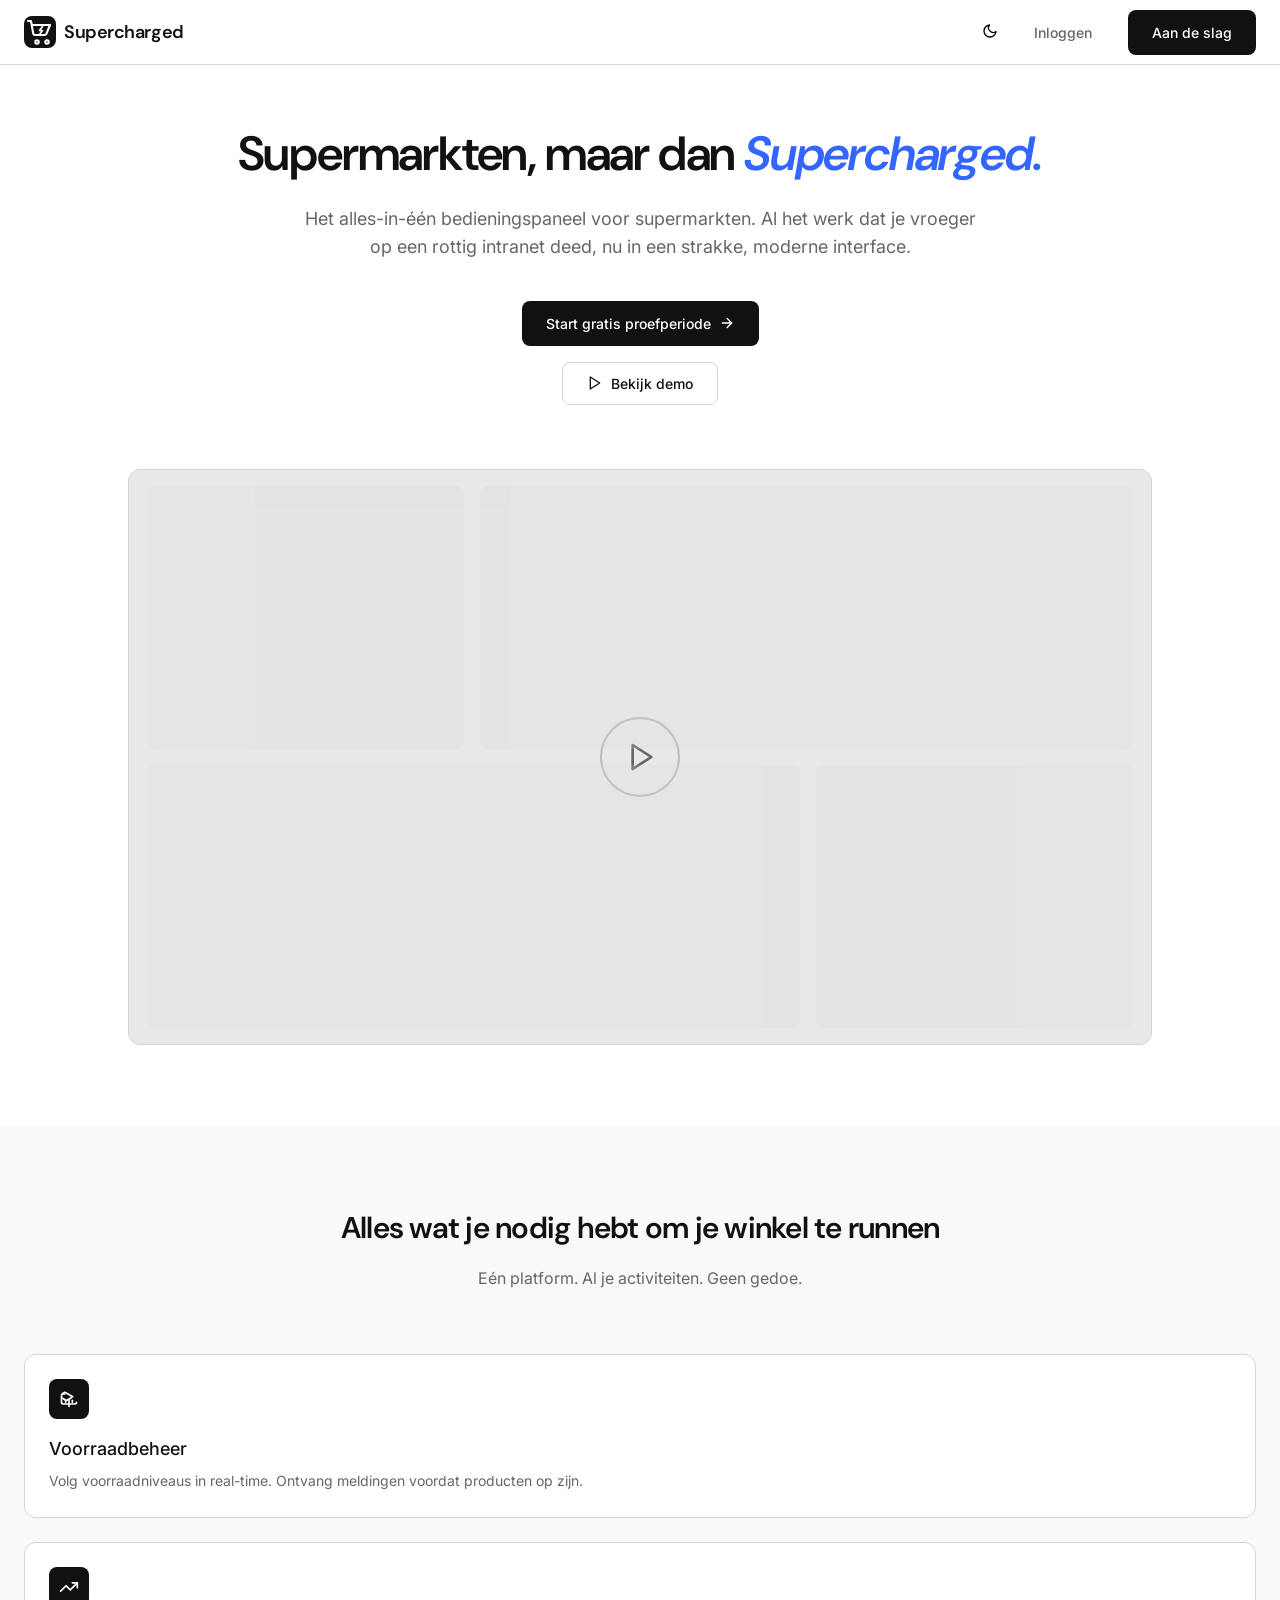
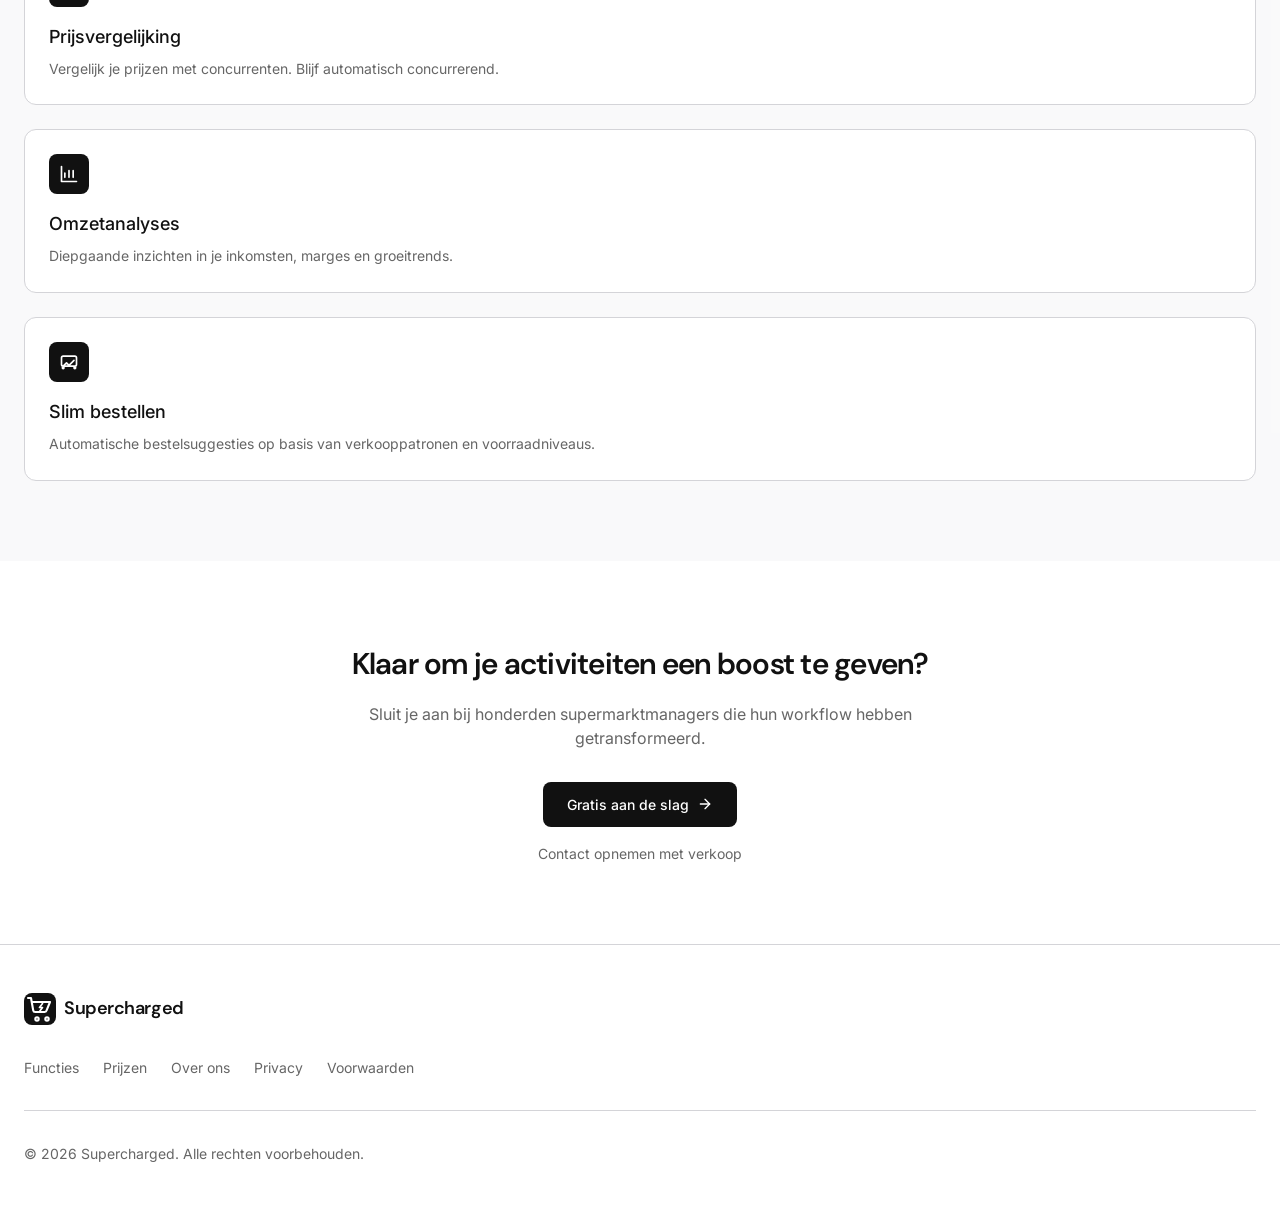
==== commit 4356e13a: "translate landing page to dutch" ====
--- a/index.html
+++ b/index.html
@@ -1,12 +1,12 @@
 <!doctype html>
-<html lang="en">
+<html lang="nl">
     <head>
         <meta charset="UTF-8" />
         <meta name="viewport" content="width=device-width, initial-scale=1.0" />
-        <title>Supercharged | Supermarket Control Panel</title>
+        <title>Supercharged | Supermarkt Controlepaneel</title>
         <meta
             name="description"
-            content="The all-in-one control system for supermarket operations. Order management, price comparison, inventory tracking, and analytics."
+            content="Het alles-in-één controlesysteem voor supermarktactiviteiten. Orderbeheer, prijsvergelijking, voorraadbeheer en analyses."
         />
         <link rel="preconnect" href="https://fonts.googleapis.com" />
         <link rel="preconnect" href="https://fonts.gstatic.com" crossorigin />
@@ -14,6 +14,7 @@
             href="https://fonts.googleapis.com/css2?family=Inter:wght@400;500;600;700&family=DM+Sans:wght@400;500;600;700&display=swap"
             rel="stylesheet"
         />
+        <link rel="icon" type="image/svg+xml" href="/public/icon.svg">
         <link rel="stylesheet" href="style.css" />
         <link rel="stylesheet" href="public/landing.css" />
     </head>
@@ -51,17 +52,17 @@
                     <a
                         href="#features"
                         class="text-sm text-muted-foreground hover-text-foreground"
-                        >Features</a
+                        >Functies</a
                     >
                     <a
                         href="#pricing"
                         class="text-sm text-muted-foreground hover-text-foreground"
-                        >Pricing</a
+                        >Prijzen</a
                     >
                     <a
                         href="#about"
                         class="text-sm text-muted-foreground hover-text-foreground"
-                        >About</a
+                        >Over ons</a
                     >
                 </nav>
 
@@ -86,8 +87,8 @@
                             />
                         </svg>
                     </button>
-                    <a href="login.php" class="btn btn-ghost">Log in</a>
-                    <a href="login.php" class="btn btn-primary">Get Started</a>
+                    <a href="index.php" class="btn btn-ghost">Inloggen</a>
+                    <a href="index.php" class="btn btn-primary">Aan de slag</a>
                 </div>
             </div>
         </header>
@@ -98,16 +99,16 @@
                 <div class="max-w-7xl">
                     <div class="hero-content">
                         <h1 class="hero-title">
-                            Supermarkets, but <em>Supercharged.</em>
+                            Supermarkten, maar dan <em>Supercharged.</em>
                         </h1>
                         <p class="hero-subtitle">
-                            The all-in-one control panel for supermarket
-                            operations. All the stuff you used to do on a shitty
-                            intranet, now in a sleek, modern interface.
+                            Het alles-in-één bedieningspaneel voor supermarkten.
+                            Al het werk dat je vroeger op een rottig intranet
+                            deed, nu in een strakke, moderne interface.
                         </p>
                         <div class="hero-actions">
-                            <a href="login.php" class="btn btn-primary">
-                                Start Free Trial
+                            <a href="index.php" class="btn btn-primary">
+                                Start gratis proefperiode
                                 <svg
                                     width="16"
                                     height="16"
@@ -135,7 +136,7 @@
                                 >
                                     <polygon points="5 3 19 12 5 21 5 3" />
                                 </svg>
-                                Watch Demo
+                                Bekijk demo
                             </button>
                         </div>
                     </div>
@@ -174,10 +175,10 @@
                 <div class="max-w-7xl">
                     <div class="features-header">
                         <h2 class="features-title">
-                            Everything you need to run your store
+                            Alles wat je nodig hebt om je winkel te runnen
                         </h2>
                         <p class="features-subtitle">
-                            One platform. All your operations. Zero complexity.
+                            Eén platform. Al je activiteiten. Geen gedoe.
                         </p>
                     </div>
 
@@ -206,10 +207,10 @@
                                     <path d="M16 13.54V16" />
                                 </svg>
                             </div>
-                            <h3 class="feature-title">Inventory Management</h3>
+                            <h3 class="feature-title">Voorraadbeheer</h3>
                             <p class="feature-desc">
-                                Track stock levels in real-time. Get alerts
-                                before products run out.
+                                Volg voorraadniveaus in real-time. Ontvang
+                                meldingen voordat producten op zijn.
                             </p>
                         </div>
 
@@ -229,10 +230,10 @@
                                     <polyline points="16 7 22 7 22 13" />
                                 </svg>
                             </div>
-                            <h3 class="feature-title">Price Comparison</h3>
+                            <h3 class="feature-title">Prijsvergelijking</h3>
                             <p class="feature-desc">
-                                Compare your prices with competitors. Stay
-                                competitive automatically.
+                                Vergelijk je prijzen met concurrenten. Blijf
+                                automatisch concurrerend.
                             </p>
                         </div>
 
@@ -252,10 +253,10 @@
                                     <path d="M17 16V8" />
                                 </svg>
                             </div>
-                            <h3 class="feature-title">Revenue Analytics</h3>
+                            <h3 class="feature-title">Omzetanalyses</h3>
                             <p class="feature-desc">
-                                Deep insights into your income, margins, and
-                                growth trends.
+                                Diepgaande inzichten in je inkomsten, marges en
+                                groeitrends.
                             </p>
                         </div>
 
@@ -276,10 +277,10 @@
                                     <circle cx="19" cy="19" r="1" />
                                 </svg>
                             </div>
-                            <h3 class="feature-title">Smart Ordering</h3>
+                            <h3 class="feature-title">Slim bestellen</h3>
                             <p class="feature-desc">
-                                Automated order suggestions based on sales
-                                patterns and stock levels.
+                                Automatische bestelsuggesties op basis van
+                                verkooppatronen en voorraadniveaus.
                             </p>
                         </div>
                     </div>
@@ -290,15 +291,15 @@
             <section class="cta-section">
                 <div class="cta-content">
                     <h2 class="cta-title">
-                        Ready to supercharge your operations?
+                        Klaar om je activiteiten een boost te geven?
                     </h2>
                     <p class="cta-subtitle">
-                        Join hundreds of supermarket managers who have
-                        transformed their workflow.
+                        Sluit je aan bij honderden supermarktmanagers die hun
+                        workflow hebben getransformeerd.
                     </p>
                     <div class="cta-actions">
-                        <a href="login.php" class="btn btn-primary">
-                            Get Started Free
+                        <a href="index.php" class="btn btn-primary">
+                            Gratis aan de slag
                             <svg
                                 width="16"
                                 height="16"
@@ -313,7 +314,7 @@
                                 <path d="m12 5 7 7-7 7" />
                             </svg>
                         </a>
-                        <a href="#" class="cta-link">Contact Sales</a>
+                        <a href="#" class="cta-link">Contact opnemen met verkoop</a>
                     </div>
                 </div>
             </section>
@@ -350,16 +351,16 @@
                     </a>
 
                     <nav class="footer-nav">
-                        <a href="#features">Features</a>
-                        <a href="#pricing">Pricing</a>
-                        <a href="#about">About</a>
+                        <a href="#features">Functies</a>
+                        <a href="#pricing">Prijzen</a>
+                        <a href="#about">Over ons</a>
                         <a href="#">Privacy</a>
-                        <a href="#">Terms</a>
+                        <a href="#">Voorwaarden</a>
                     </nav>
                 </div>
 
                 <div class="footer-bottom">
-                    <p>&copy; 2026 Supercharged. All rights reserved.</p>
+                    <p>&copy; 2026 Supercharged. Alle rechten voorbehouden.</p>
                 </div>
             </div>
         </footer>
--- a/style.css
+++ b/style.css
@@ -1039,6 +1039,8 @@
 textarea.field__input { resize: vertical; }
 select.field__input { cursor: pointer; }
 
+.form-stack { display: flex; flex-direction: column; gap: 1rem; }
+
 .form-actions {
     display: flex;
     gap: 0.75rem;
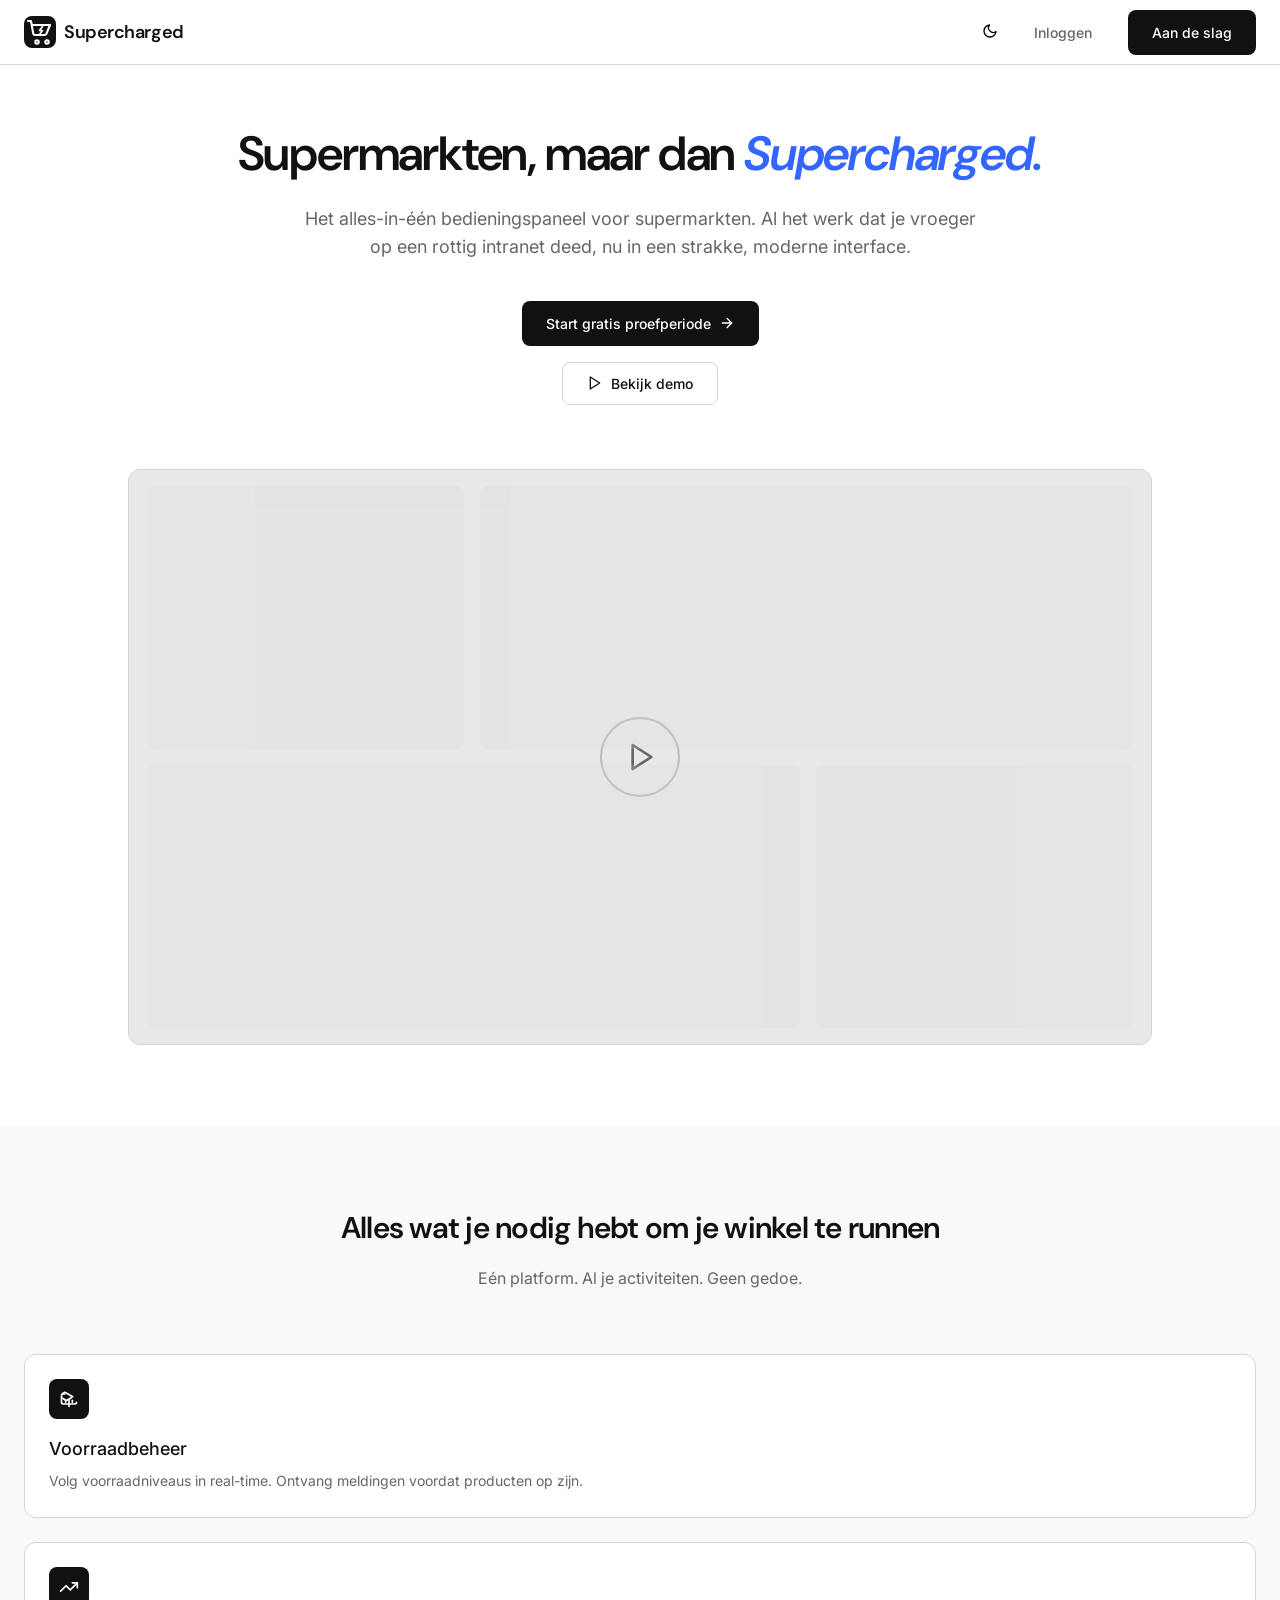
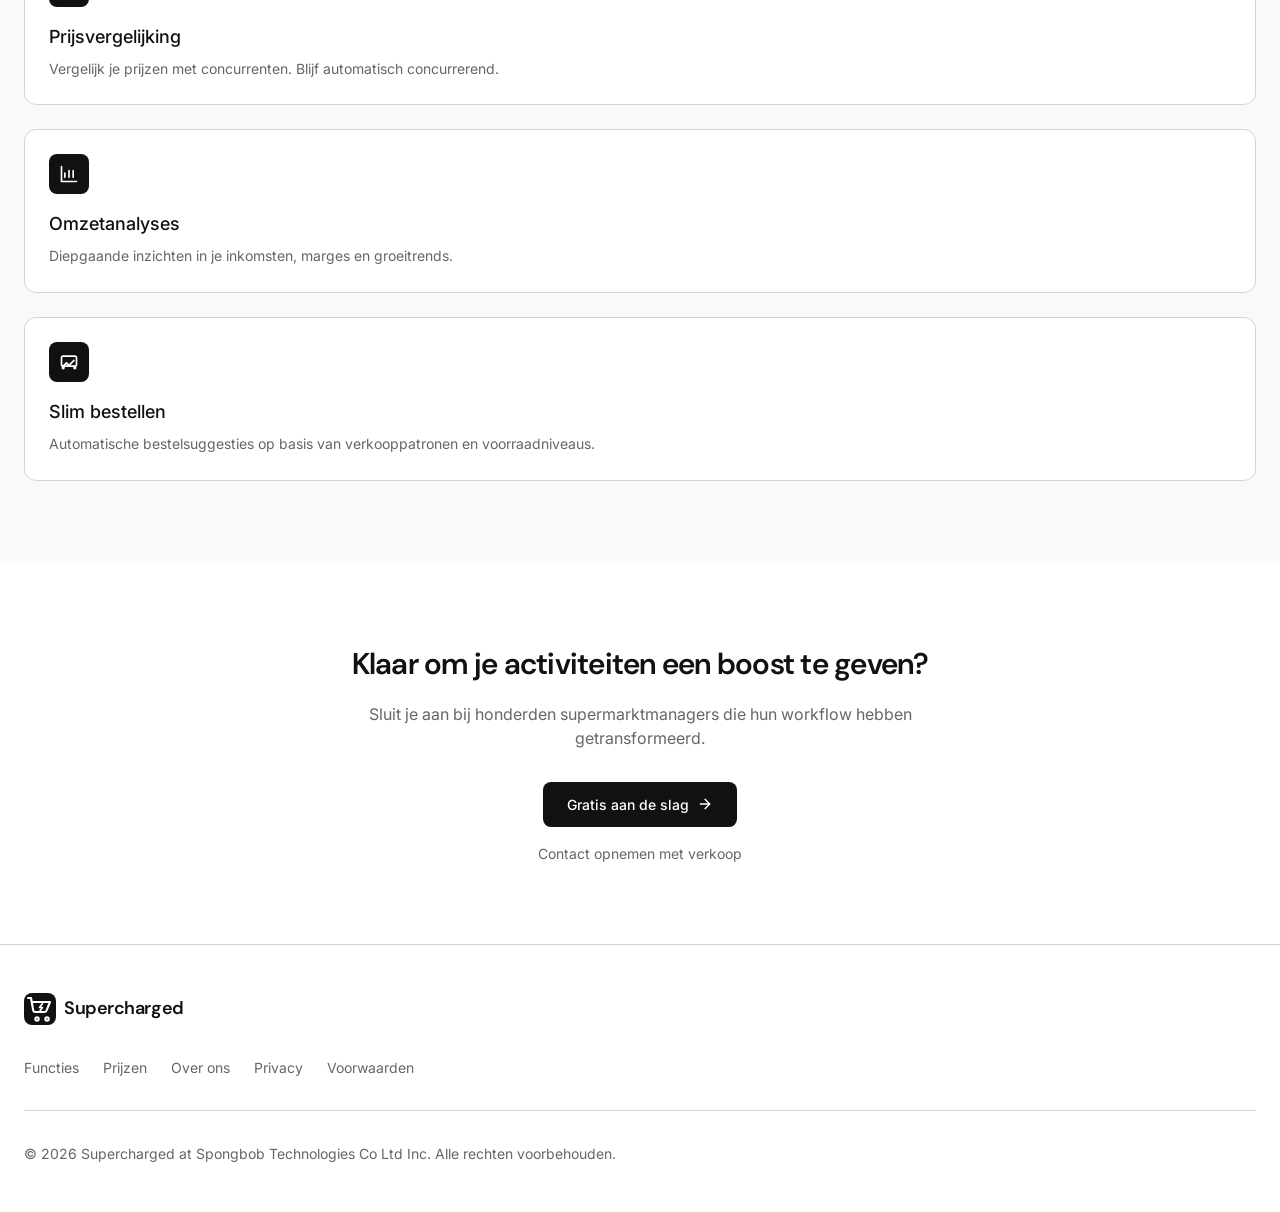
==== commit 0784a597: "update footer copyright in landing page" ====
--- a/index.html
+++ b/index.html
@@ -360,7 +360,7 @@
                 </div>
 
                 <div class="footer-bottom">
-                    <p>&copy; 2026 Supercharged. Alle rechten voorbehouden.</p>
+                    <p>&copy; 2026 Supercharged at Spongbob Technologies Co Ltd Inc. Alle rechten voorbehouden.</p>
                 </div>
             </div>
         </footer>
